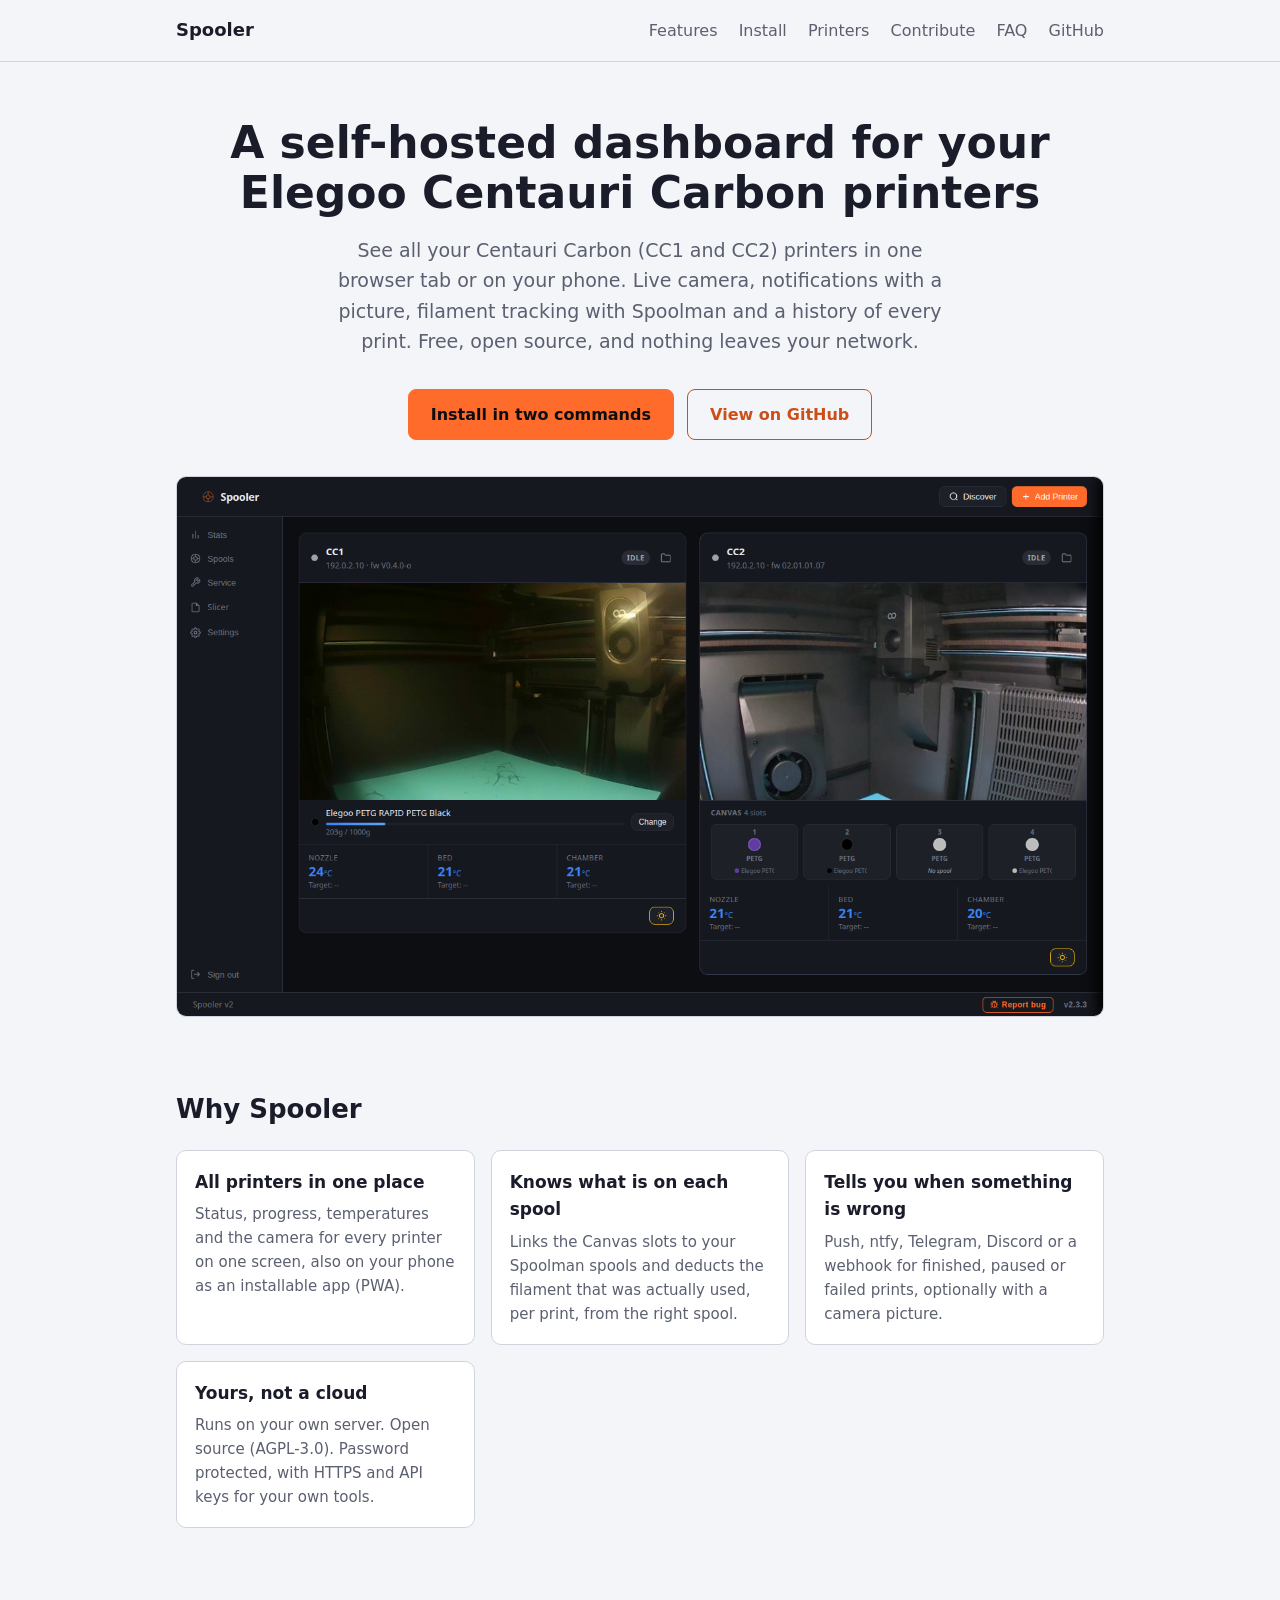
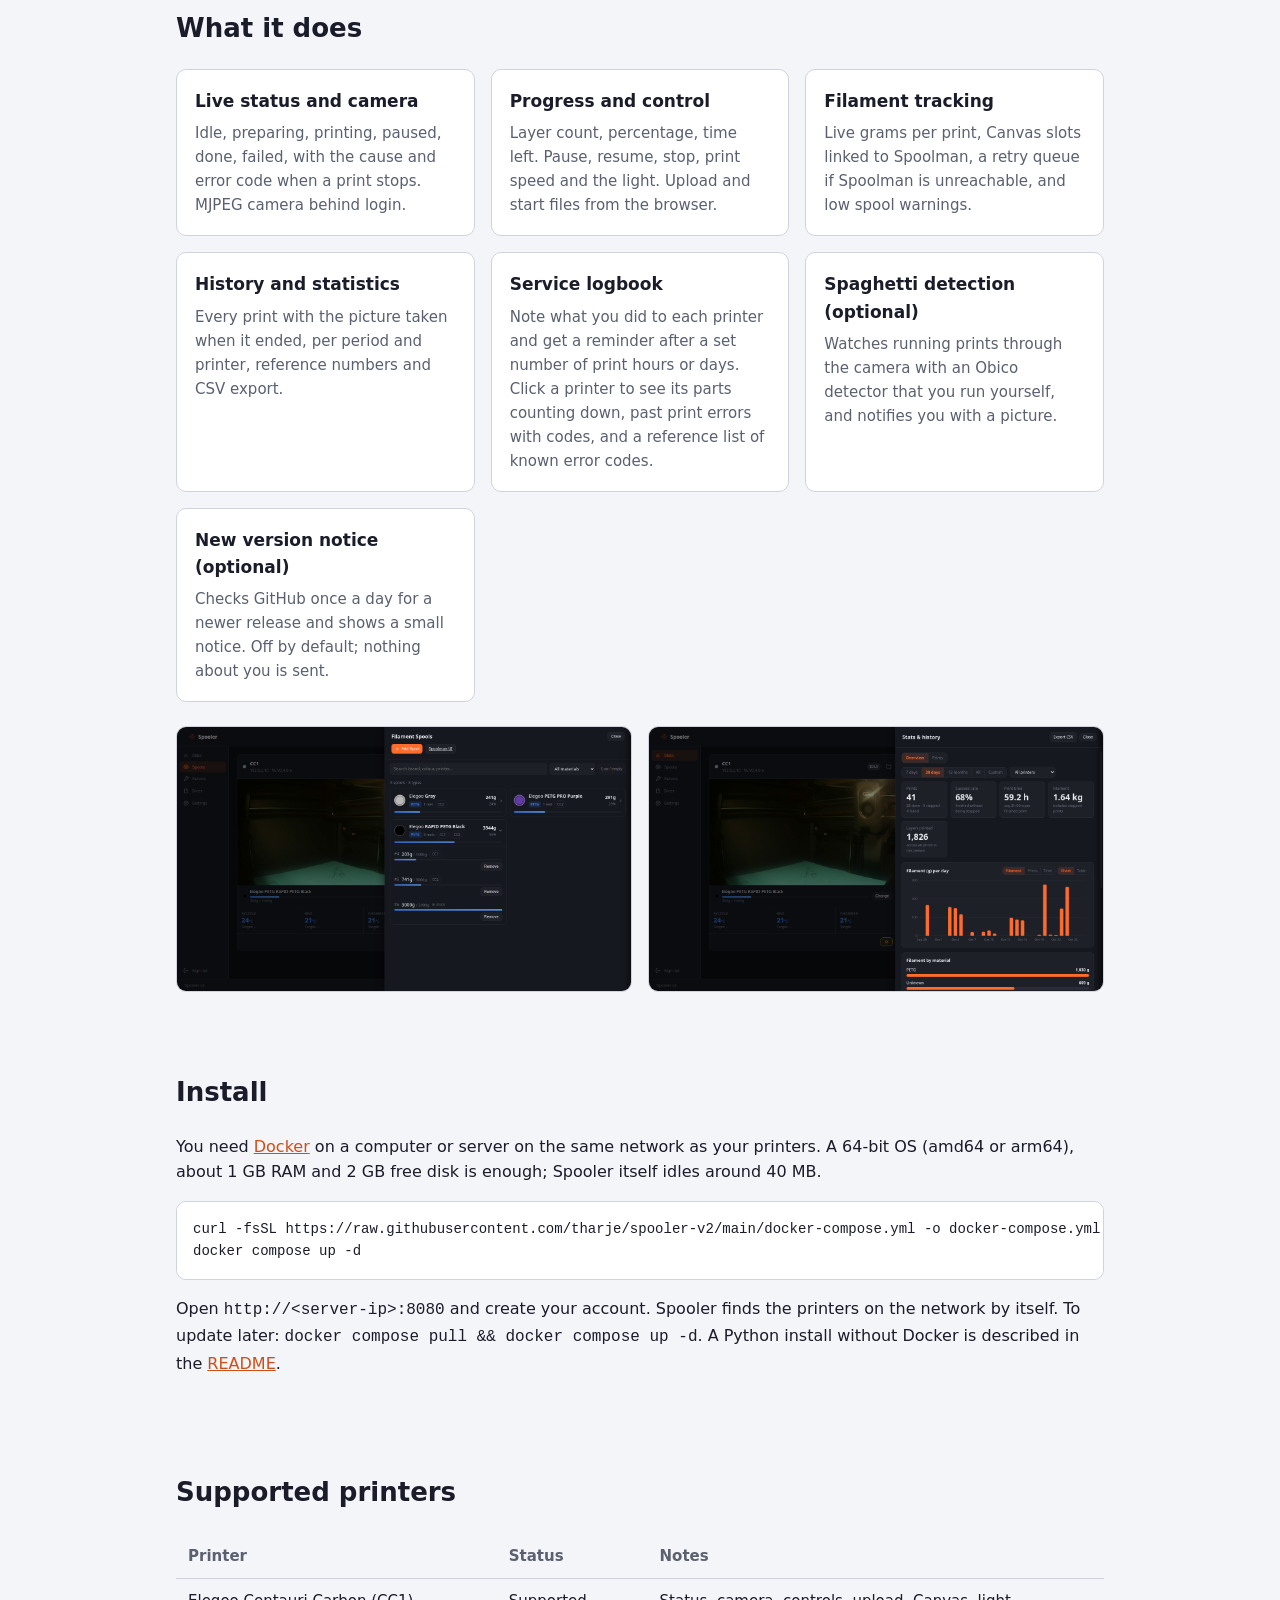
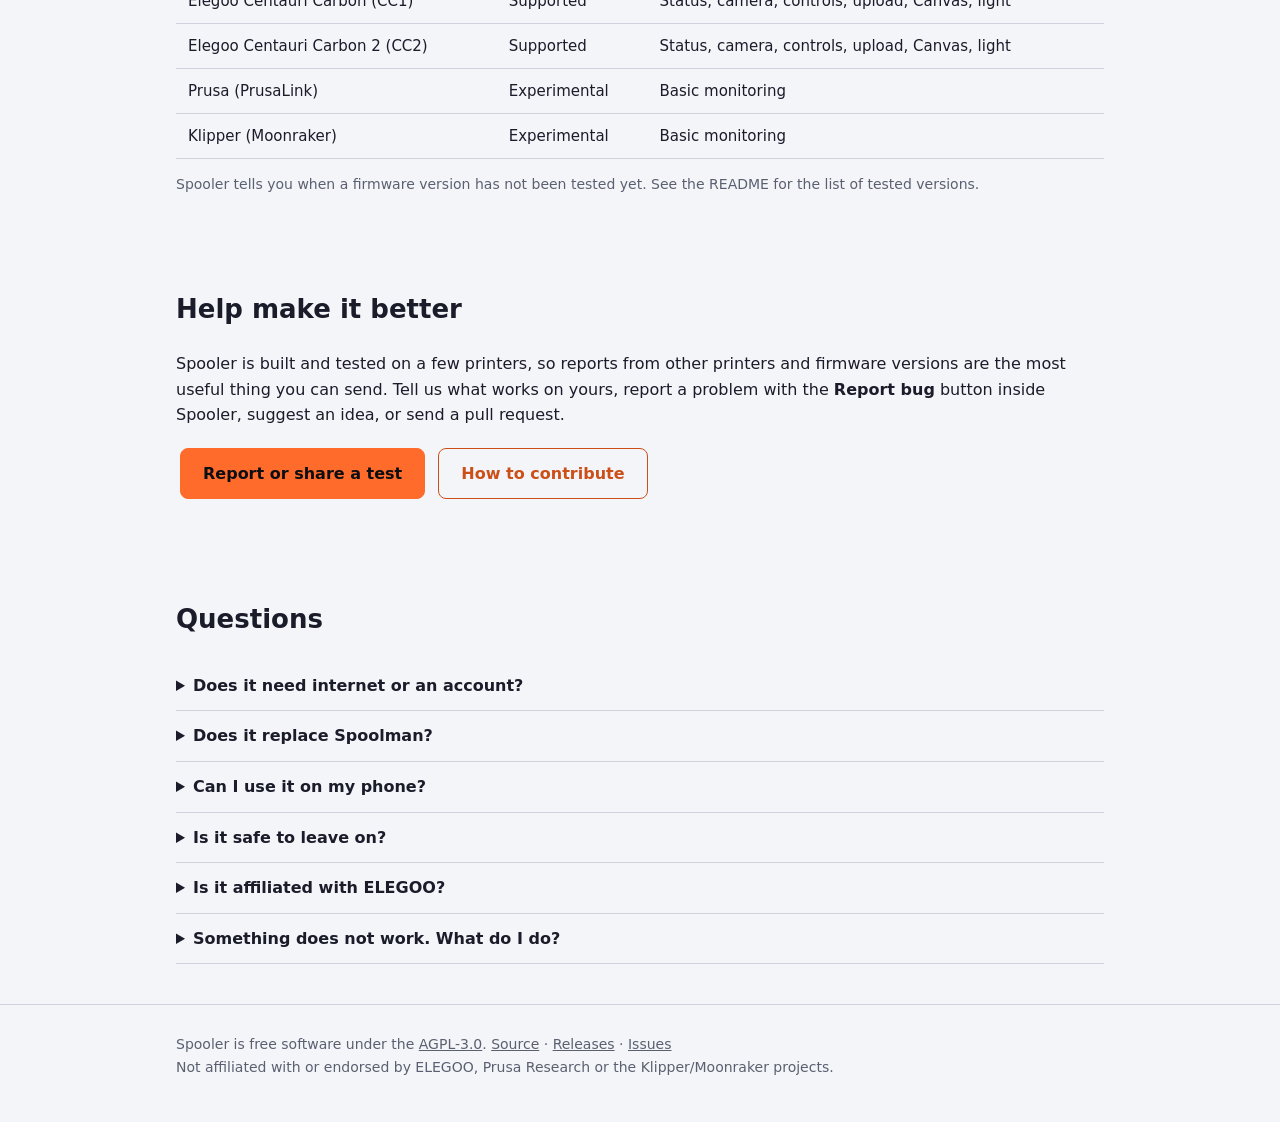
==== docs/index.html @ 87630ac5 "Docs: new screenshots and a short demo GIF" ====
<!doctype html>
<!-- Keep in sync with README.md: when the README changes (features, install, supported printers), review this page and update it too. -->
<html lang="en">
<head>
<meta charset="utf-8">
<meta name="viewport" content="width=device-width, initial-scale=1">
<title>Spooler – self-hosted dashboard for Elegoo Centauri Carbon (CC1 &amp; CC2)</title>
<meta name="description" content="Monitor several Elegoo Centauri Carbon printers from one browser tab or your phone: live camera, notifications with pictures, Spoolman filament tracking, print history and service reminders. Free, open source, runs on your own server.">
<link rel="canonical" href="https://tharje.github.io/spooler-v2/">
<meta property="og:type" content="website">
<meta property="og:title" content="Spooler – self-hosted dashboard for Elegoo Centauri Carbon">
<meta property="og:description" content="Several printers in one tab, live camera, notifications with pictures, Spoolman filament tracking. Free and open source.">
<meta property="og:url" content="https://tharje.github.io/spooler-v2/">
<meta property="og:image" content="https://tharje.github.io/spooler-v2/images/dashboard.png">
<meta name="twitter:card" content="summary_large_image">
<style>
  /* Colours taken from Spooler's own interface (public/style.css) */
  :root {
    --bg: #f4f5f9; --surface: #ffffff; --text: #1a1c2a; --muted: #5b6070;
    --line: #d0d3de; --accent: #cc4f18; --accent-text: #ffffff; --accent-fill: #ff6b2b; --accent-fill-text: #0d0e12;
  }
  @media (prefers-color-scheme: dark) {
    :root { --bg: #0d0e12; --surface: #16181f; --text: #e8eaf0; --muted: #9ca3af;
            --line: #2a2d38; --accent: #ff6b2b; --accent-text: #0d0e12; --accent-fill: #ff6b2b; --accent-fill-text: #0d0e12; }
  }
  * { box-sizing: border-box; }
  body { margin: 0; background: var(--bg); color: var(--text);
         font: 16px/1.6 system-ui, -apple-system, "Segoe UI", Roboto, sans-serif; }
  .wrap { max-width: 960px; margin: 0 auto; padding: 0 16px; }
  header.top { padding: 16px 0; border-bottom: 1px solid var(--line); }
  header.top .wrap { display: flex; justify-content: space-between; align-items: center; gap: 12px; flex-wrap: wrap; }
  header.top strong { font-size: 18px; }
  nav a { color: var(--muted); text-decoration: none; margin-left: 16px; }
  nav a:hover { color: var(--text); }
  .hero { padding: 56px 0 32px; text-align: center; }
  h1 { font-size: clamp(28px, 5vw, 44px); line-height: 1.15; margin: 0 0 16px; }
  .hero p.lead { font-size: 19px; color: var(--muted); max-width: 640px; margin: 0 auto 28px; }
  .btn { display: inline-block; padding: 12px 22px; border-radius: 8px; text-decoration: none;
         font-weight: 600; margin: 4px; border: 1px solid var(--accent); }
  .btn.primary { background: var(--accent-fill); border-color: var(--accent-fill); color: var(--accent-fill-text); }
  .btn.ghost { color: var(--accent); }
  .shot { margin: 32px auto 0; }
  .shot img { width: 100%; height: auto; border-radius: 10px; border: 1px solid var(--line); display: block; }
  section { padding: 40px 0; }
  h2 { font-size: 26px; margin: 0 0 20px; }
  .grid { display: grid; gap: 16px; grid-template-columns: repeat(auto-fit, minmax(260px, 1fr)); }
  .card { background: var(--surface); border: 1px solid var(--line); border-radius: 10px; padding: 18px; }
  .card h3 { margin: 0 0 6px; font-size: 17px; }
  .card p { margin: 0; color: var(--muted); font-size: 15px; }
  .two { display: grid; gap: 16px; grid-template-columns: repeat(auto-fit, minmax(280px, 1fr)); }
  .two img { width: 100%; height: auto; border-radius: 10px; border: 1px solid var(--line); }
  pre { background: var(--surface); border: 1px solid var(--line); border-radius: 10px; padding: 16px;
        overflow-x: auto; font-size: 14px; }
  table { width: 100%; border-collapse: collapse; font-size: 15px; }
  th, td { text-align: left; padding: 10px 12px; border-bottom: 1px solid var(--line); vertical-align: top; }
  th { color: var(--muted); font-weight: 600; }
  details { border-bottom: 1px solid var(--line); padding: 12px 0; }
  summary { cursor: pointer; font-weight: 600; }
  details p { color: var(--muted); margin: 8px 0 0; }
  footer { border-top: 1px solid var(--line); padding: 28px 0 48px; color: var(--muted); font-size: 14px; }
  footer a { color: var(--muted); }
  a { color: var(--accent); }
  .tablewrap { overflow-x: auto; }
</style>
</head>
<body>

<header class="top">
  <div class="wrap">
    <strong>Spooler</strong>
    <nav>
      <a href="#features">Features</a>
      <a href="#install">Install</a>
      <a href="#printers">Printers</a>
      <a href="#help">Contribute</a>
      <a href="#faq">FAQ</a>
      <a href="https://github.com/tharje/spooler-v2">GitHub</a>
    </nav>
  </div>
</header>

<main>
<div class="wrap">

  <div class="hero">
    <h1>A self-hosted dashboard for your Elegoo Centauri Carbon printers</h1>
    <p class="lead">See all your Centauri Carbon (CC1 and CC2) printers in one browser tab or on your phone. Live camera, notifications with a picture, filament tracking with Spoolman and a history of every print. Free, open source, and nothing leaves your network.</p>
    <a class="btn primary" href="#install">Install in two commands</a>
    <a class="btn ghost" href="https://github.com/tharje/spooler-v2">View on GitHub</a>
    <div class="shot">
      <img src="images/dashboard.png" alt="Spooler dashboard with a Centauri Carbon 1 and a Centauri Carbon 2: live camera, temperatures, Canvas slots and light control" width="960">
    </div>
  </div>

  <section id="why">
    <h2>Why Spooler</h2>
    <div class="grid">
      <div class="card"><h3>All printers in one place</h3><p>Status, progress, temperatures and the camera for every printer on one screen, also on your phone as an installable app (PWA).</p></div>
      <div class="card"><h3>Knows what is on each spool</h3><p>Links the Canvas slots to your Spoolman spools and deducts the filament that was actually used, per print, from the right spool.</p></div>
      <div class="card"><h3>Tells you when something is wrong</h3><p>Push, ntfy, Telegram, Discord or a webhook for finished, paused or failed prints, optionally with a camera picture.</p></div>
      <div class="card"><h3>Yours, not a cloud</h3><p>Runs on your own server. Open source (AGPL-3.0). Password protected, with HTTPS and API keys for your own tools.</p></div>
    </div>
  </section>

  <section id="features">
    <h2>What it does</h2>
    <div class="grid">
      <div class="card"><h3>Live status and camera</h3><p>Idle, preparing, printing, paused, done, failed, with the cause and error code when a print stops. MJPEG camera behind login.</p></div>
      <div class="card"><h3>Progress and control</h3><p>Layer count, percentage, time left. Pause, resume, stop, print speed and the light. Upload and start files from the browser.</p></div>
      <div class="card"><h3>Filament tracking</h3><p>Live grams per print, Canvas slots linked to Spoolman, a retry queue if Spoolman is unreachable, and low spool warnings.</p></div>
      <div class="card"><h3>History and statistics</h3><p>Every print with the picture taken when it ended, per period and printer, reference numbers and CSV export.</p></div>
      <div class="card"><h3>Service logbook</h3><p>Note what you did to each printer and get a reminder after a set number of print hours or days. Click a printer to see its parts counting down, past print errors with codes, and a reference list of known error codes.</p></div>
      <div class="card"><h3>Spaghetti detection (optional)</h3><p>Watches running prints through the camera with an Obico detector that you run yourself, and notifies you with a picture.</p></div>
      <div class="card"><h3>New version notice (optional)</h3><p>Checks GitHub once a day for a newer release and shows a small notice. Off by default; nothing about you is sent.</p></div>
    </div>
    <div class="two" style="margin-top:24px">
      <img src="images/spools.png" alt="Spools stacked by brand, material and colour, with search and filters" loading="lazy">
      <img src="images/stats.png" alt="Statistics: prints, success rate, print time and filament per day" loading="lazy">
    </div>
  </section>

  <section id="install">
    <h2>Install</h2>
    <p>You need <a href="https://docs.docker.com/get-docker/">Docker</a> on a computer or server on the same network as your printers. A 64-bit OS (amd64 or arm64), about 1 GB RAM and 2 GB free disk is enough; Spooler itself idles around 40 MB.</p>
<pre>curl -fsSL https://raw.githubusercontent.com/tharje/spooler-v2/main/docker-compose.yml -o docker-compose.yml
docker compose up -d</pre>
    <p>Open <code>http://&lt;server-ip&gt;:8080</code> and create your account. Spooler finds the printers on the network by itself. To update later: <code>docker compose pull &amp;&amp; docker compose up -d</code>. A Python install without Docker is described in the <a href="https://github.com/tharje/spooler-v2#option-b--python-no-docker">README</a>.</p>
  </section>

  <section id="printers">
    <h2>Supported printers</h2>
    <div class="tablewrap">
    <table>
      <tr><th>Printer</th><th>Status</th><th>Notes</th></tr>
      <tr><td>Elegoo Centauri Carbon (CC1)</td><td>Supported</td><td>Status, camera, controls, upload, Canvas, light</td></tr>
      <tr><td>Elegoo Centauri Carbon 2 (CC2)</td><td>Supported</td><td>Status, camera, controls, upload, Canvas, light</td></tr>
      <tr><td>Prusa (PrusaLink)</td><td>Experimental</td><td>Basic monitoring</td></tr>
      <tr><td>Klipper (Moonraker)</td><td>Experimental</td><td>Basic monitoring</td></tr>
    </table>
    </div>
    <p style="color:var(--muted);font-size:14px">Spooler tells you when a firmware version has not been tested yet. See the README for the list of tested versions.</p>
  </section>

  <section id="help">
    <h2>Help make it better</h2>
    <p>Spooler is built and tested on a few printers, so reports from other printers and firmware versions are the most useful thing you can send. Tell us what works on yours, report a problem with the <strong>Report bug</strong> button inside Spooler, suggest an idea, or send a pull request.</p>
    <p>
      <a class="btn primary" href="https://github.com/tharje/spooler-v2/issues/new/choose">Report or share a test</a>
      <a class="btn ghost" href="https://github.com/tharje/spooler-v2/blob/dev/CONTRIBUTING.md">How to contribute</a>
    </p>
  </section>

  <section id="faq">
    <h2>Questions</h2>
    <details><summary>Does it need internet or an account?</summary><p>No. Everything runs on your own network. Internet is only used for optional things you switch on yourself, such as push or Telegram notifications.</p></details>
    <details><summary>Does it replace Spoolman?</summary><p>No, it works with it. Spoolman keeps your spool inventory, and Spooler tells it how much each print used. The Docker setup starts both.</p></details>
    <details><summary>Can I use it on my phone?</summary><p>Yes. Open it in the phone's browser and choose Add to Home Screen. Use HTTPS (port 8443, or Tailscale serve) for the full app experience.</p></details>
    <details><summary>Is it safe to leave on?</summary><p>It is password protected, supports HTTPS and uses scoped API keys. Do not expose it directly to the internet; use a VPN such as Tailscale for access from outside your home.</p></details>
    <details><summary>Is it affiliated with ELEGOO?</summary><p>No. Spooler is an independent project. ELEGOO and Centauri Carbon are trademarks of their respective owners.</p></details>
    <details><summary>Something does not work. What do I do?</summary><p>Use <strong>Report bug</strong> in the footer of Spooler; it prepares a GitHub issue with your printer model and firmware and leaves out addresses and secrets.</p></details>
  </section>

</div>
</main>

<footer>
  <div class="wrap">
    Spooler is free software under the <a href="https://github.com/tharje/spooler-v2/blob/main/LICENSE">AGPL-3.0</a>.
    <a href="https://github.com/tharje/spooler-v2">Source</a> ·
    <a href="https://github.com/tharje/spooler-v2/releases">Releases</a> ·
    <a href="https://github.com/tharje/spooler-v2/issues">Issues</a><br>
    Not affiliated with or endorsed by ELEGOO, Prusa Research or the Klipper/Moonraker projects.
  </div>
</footer>

</body>
</html>
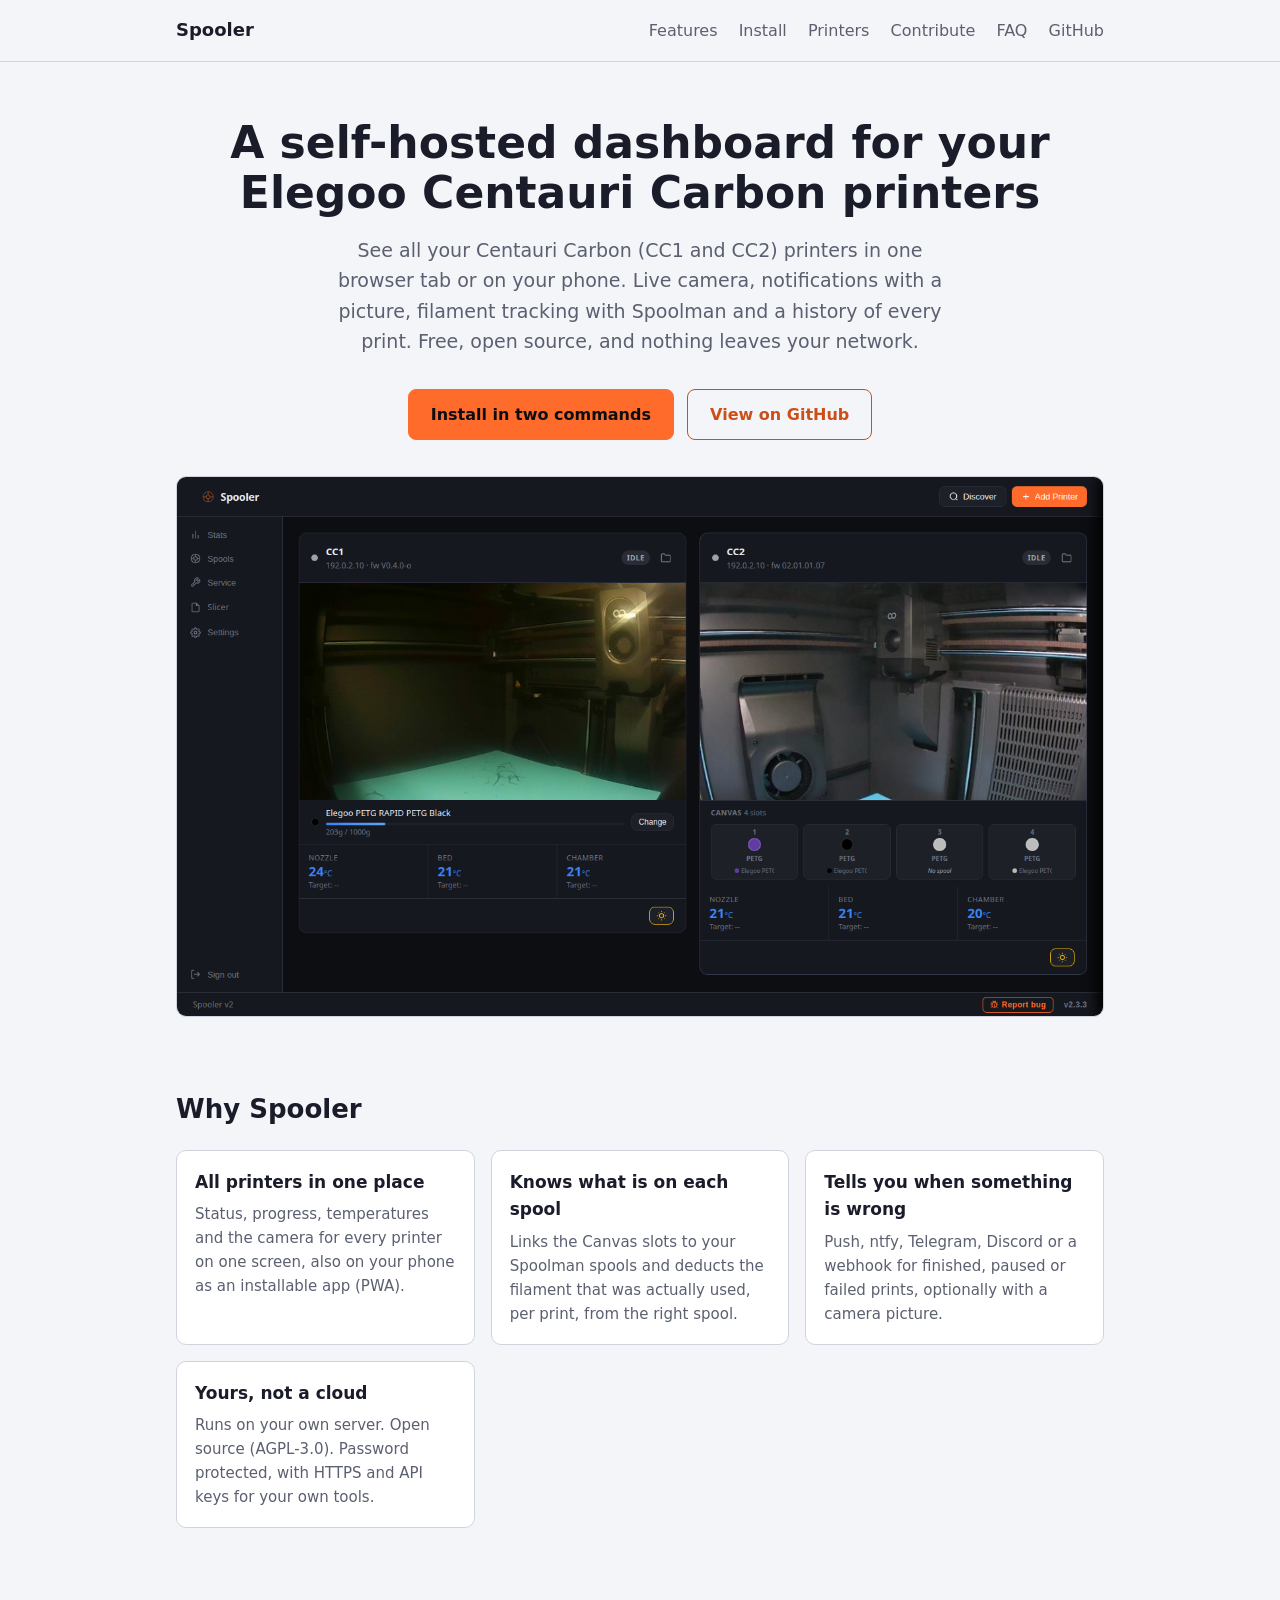
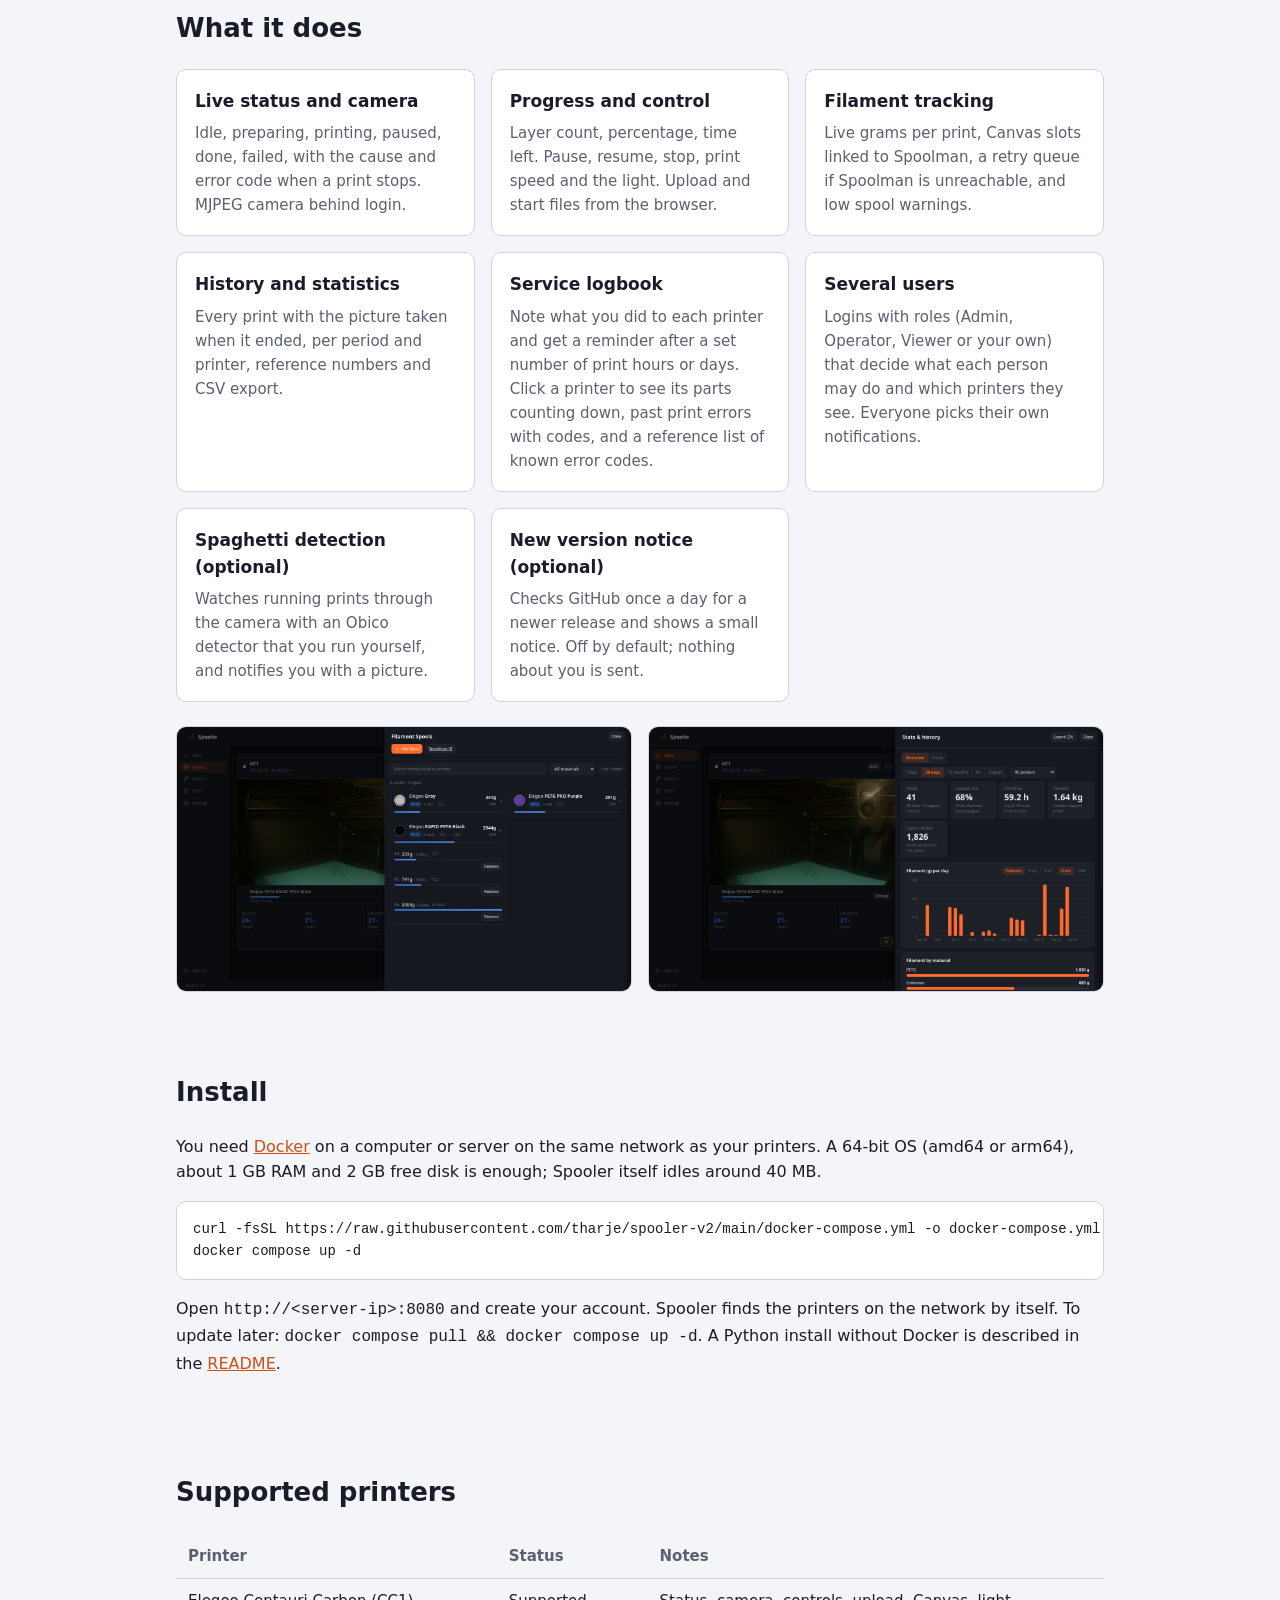
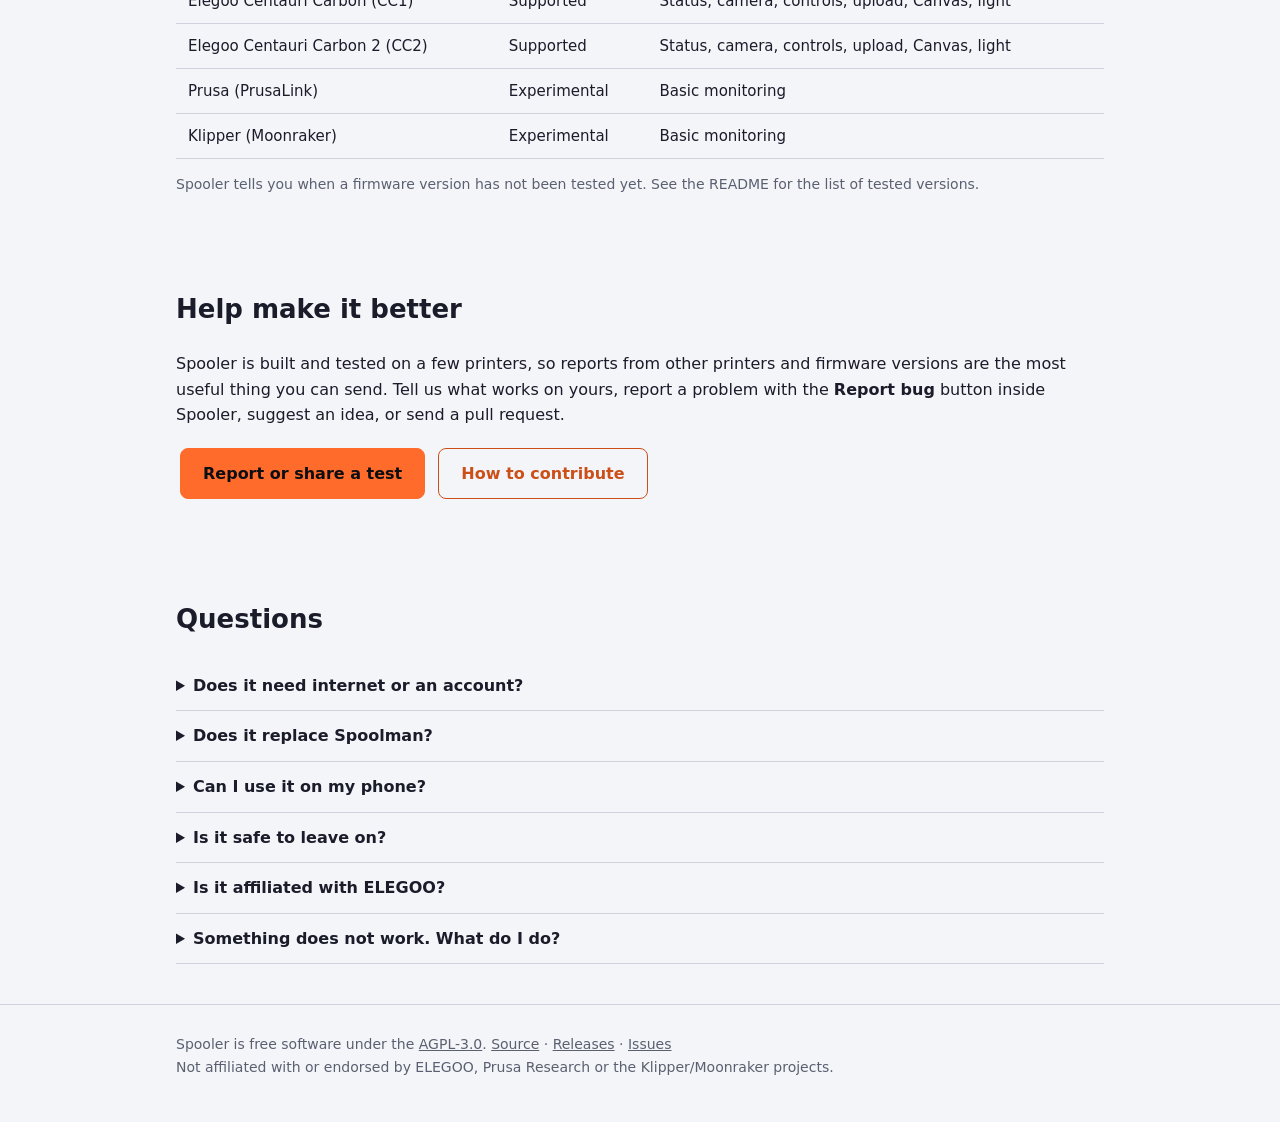
==== commit f8104782: "Docs: users and roles, and notifications per user" ====
--- a/docs/index.html
+++ b/docs/index.html
@@ -110,6 +110,7 @@
       <div class="card"><h3>Filament tracking</h3><p>Live grams per print, Canvas slots linked to Spoolman, a retry queue if Spoolman is unreachable, and low spool warnings.</p></div>
       <div class="card"><h3>History and statistics</h3><p>Every print with the picture taken when it ended, per period and printer, reference numbers and CSV export.</p></div>
       <div class="card"><h3>Service logbook</h3><p>Note what you did to each printer and get a reminder after a set number of print hours or days. Click a printer to see its parts counting down, past print errors with codes, and a reference list of known error codes.</p></div>
+      <div class="card"><h3>Several users</h3><p>Logins with roles (Admin, Operator, Viewer or your own) that decide what each person may do and which printers they see. Everyone picks their own notifications.</p></div>
       <div class="card"><h3>Spaghetti detection (optional)</h3><p>Watches running prints through the camera with an Obico detector that you run yourself, and notifies you with a picture.</p></div>
       <div class="card"><h3>New version notice (optional)</h3><p>Checks GitHub once a day for a newer release and shows a small notice. Off by default; nothing about you is sent.</p></div>
     </div>
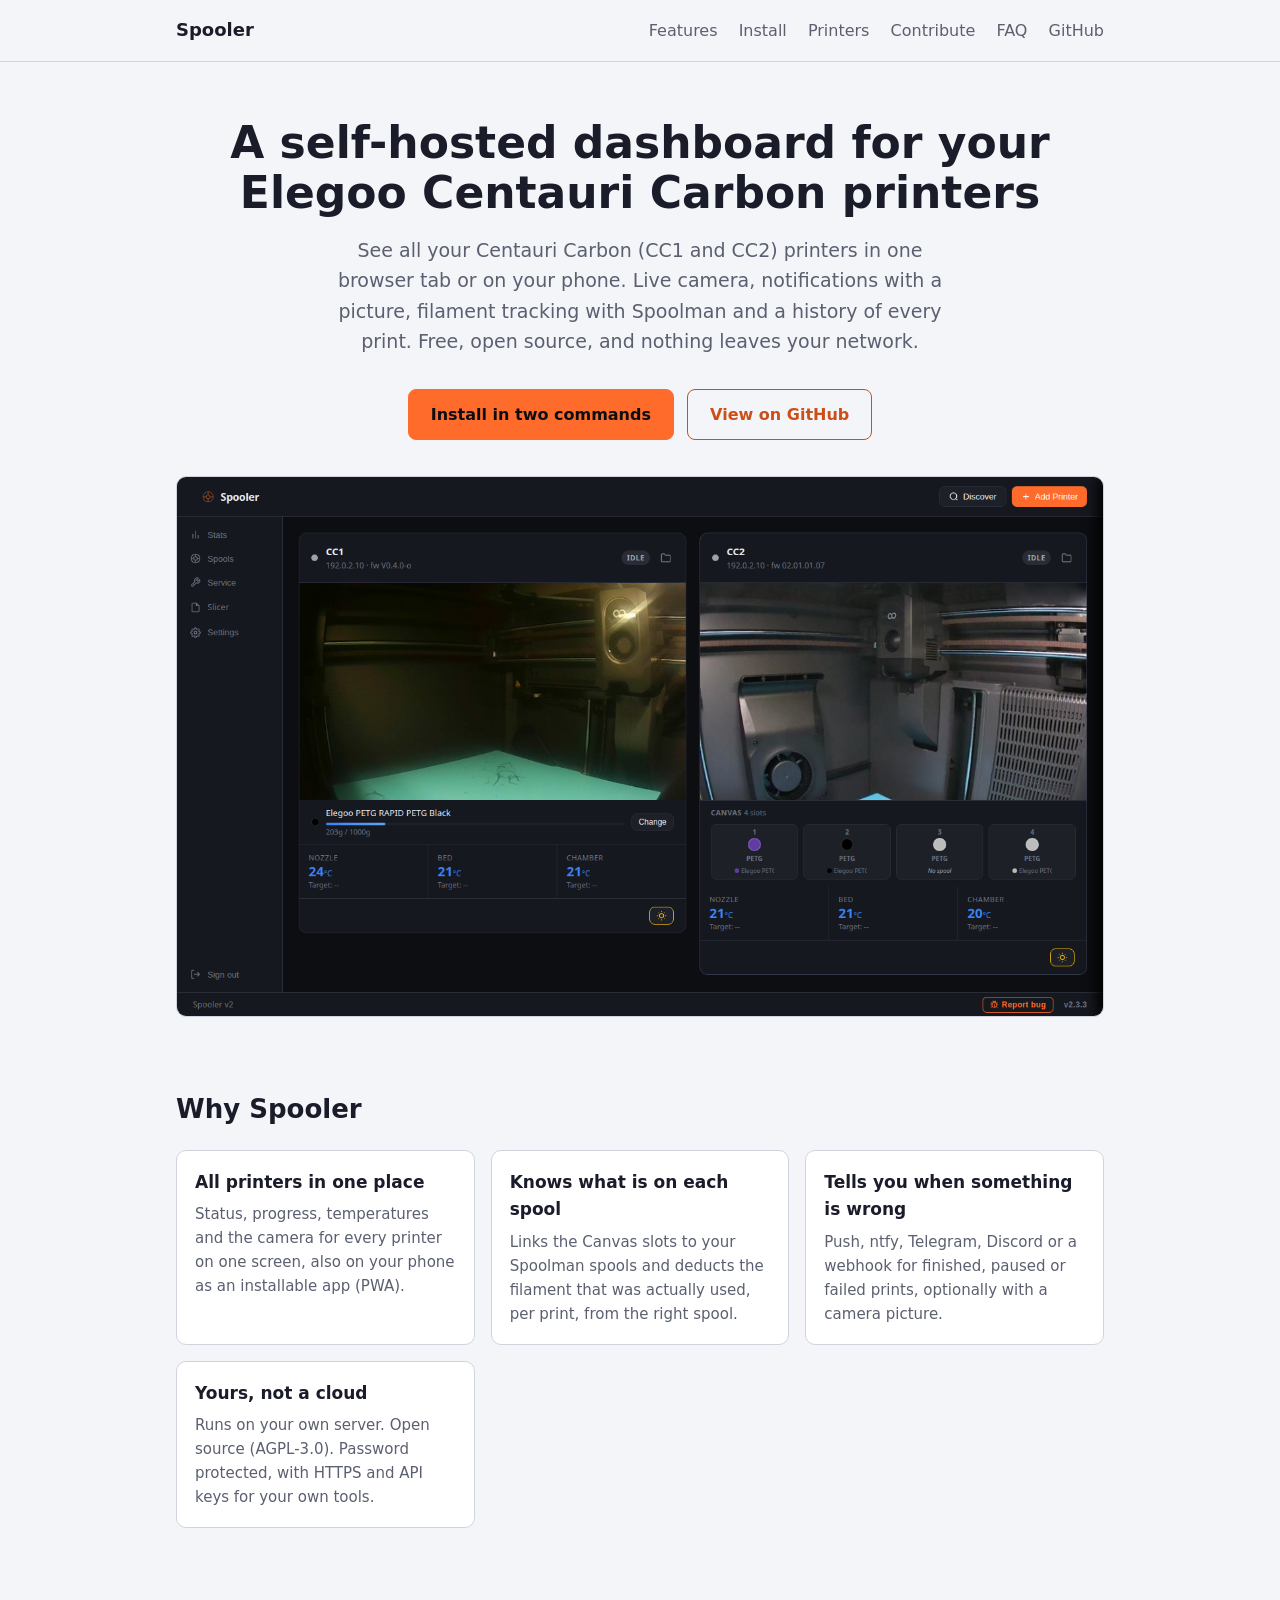
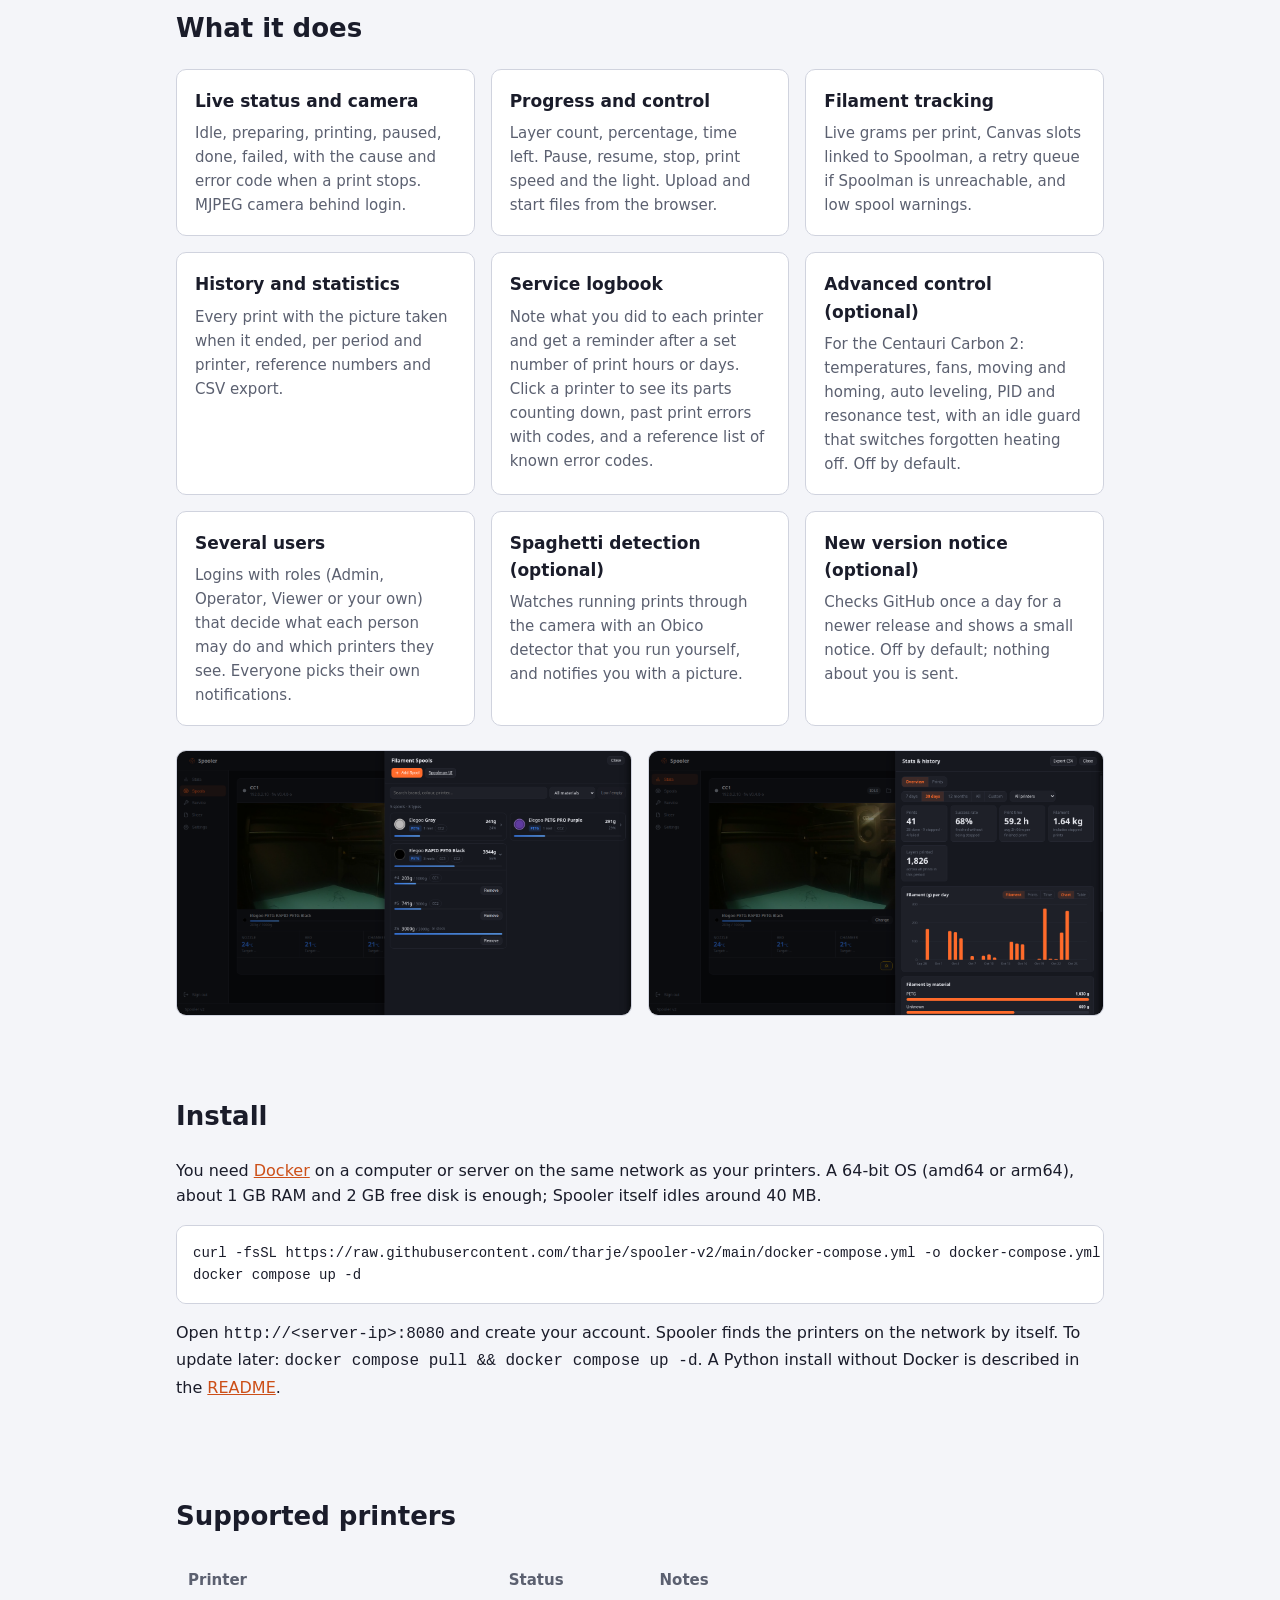
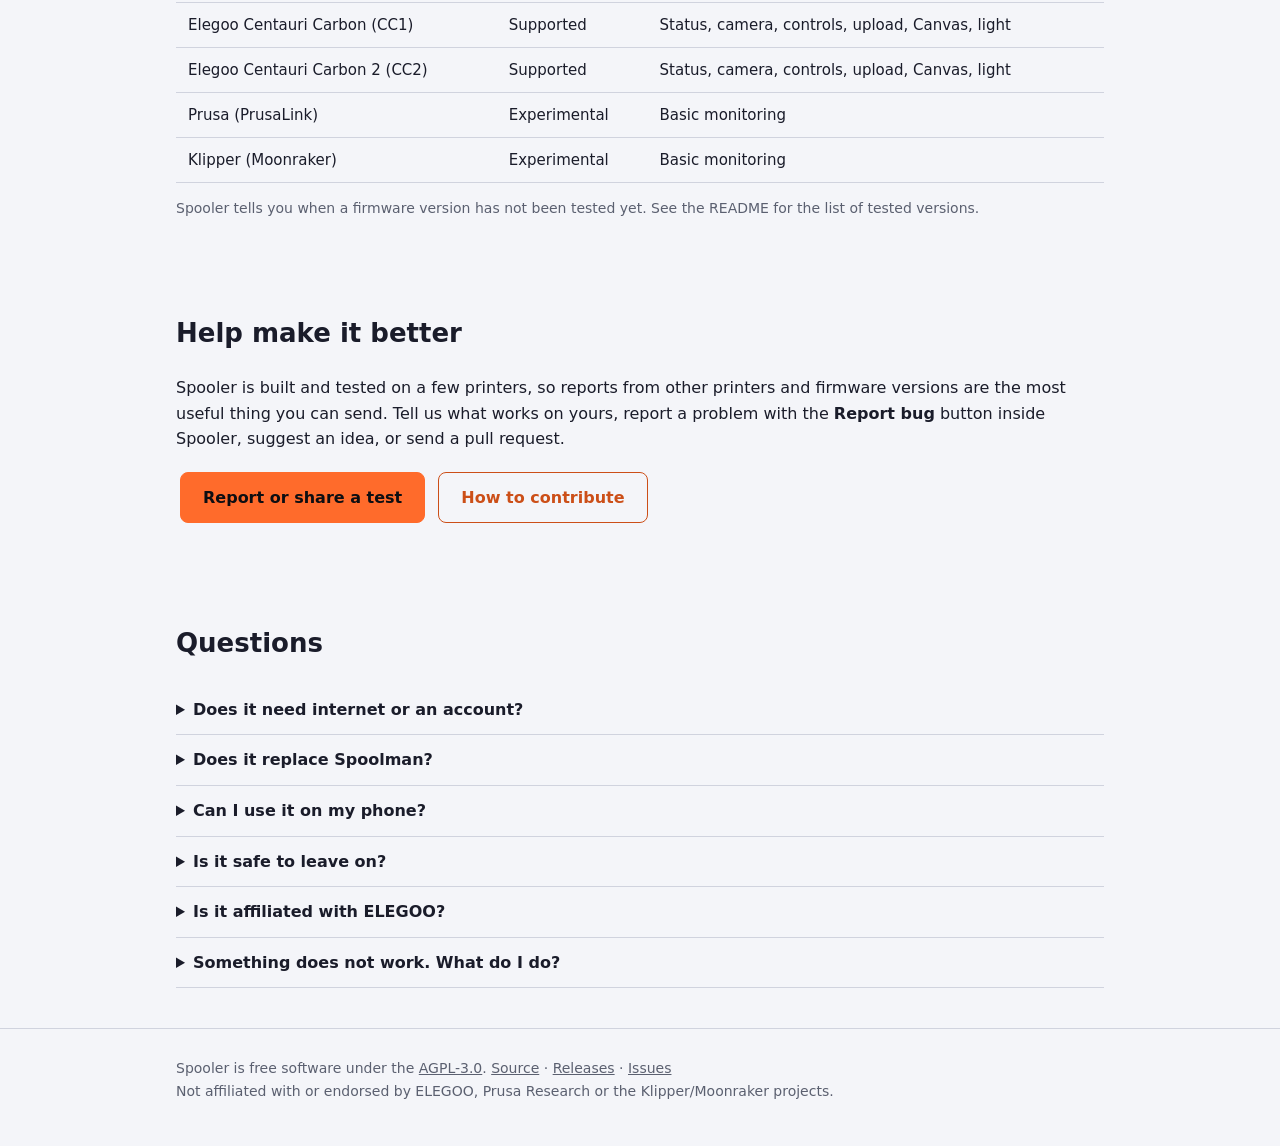
==== commit 2a99b74b: "Advanced control: CC2 commands verified (no preview banner); README and web page section" ====
--- a/docs/index.html
+++ b/docs/index.html
@@ -110,6 +110,7 @@
       <div class="card"><h3>Filament tracking</h3><p>Live grams per print, Canvas slots linked to Spoolman, a retry queue if Spoolman is unreachable, and low spool warnings.</p></div>
       <div class="card"><h3>History and statistics</h3><p>Every print with the picture taken when it ended, per period and printer, reference numbers and CSV export.</p></div>
       <div class="card"><h3>Service logbook</h3><p>Note what you did to each printer and get a reminder after a set number of print hours or days. Click a printer to see its parts counting down, past print errors with codes, and a reference list of known error codes.</p></div>
+      <div class="card"><h3>Advanced control (optional)</h3><p>For the Centauri Carbon 2: temperatures, fans, moving and homing, auto leveling, PID and resonance test, with an idle guard that switches forgotten heating off. Off by default.</p></div>
       <div class="card"><h3>Several users</h3><p>Logins with roles (Admin, Operator, Viewer or your own) that decide what each person may do and which printers they see. Everyone picks their own notifications.</p></div>
       <div class="card"><h3>Spaghetti detection (optional)</h3><p>Watches running prints through the camera with an Obico detector that you run yourself, and notifies you with a picture.</p></div>
       <div class="card"><h3>New version notice (optional)</h3><p>Checks GitHub once a day for a newer release and shows a small notice. Off by default; nothing about you is sent.</p></div>
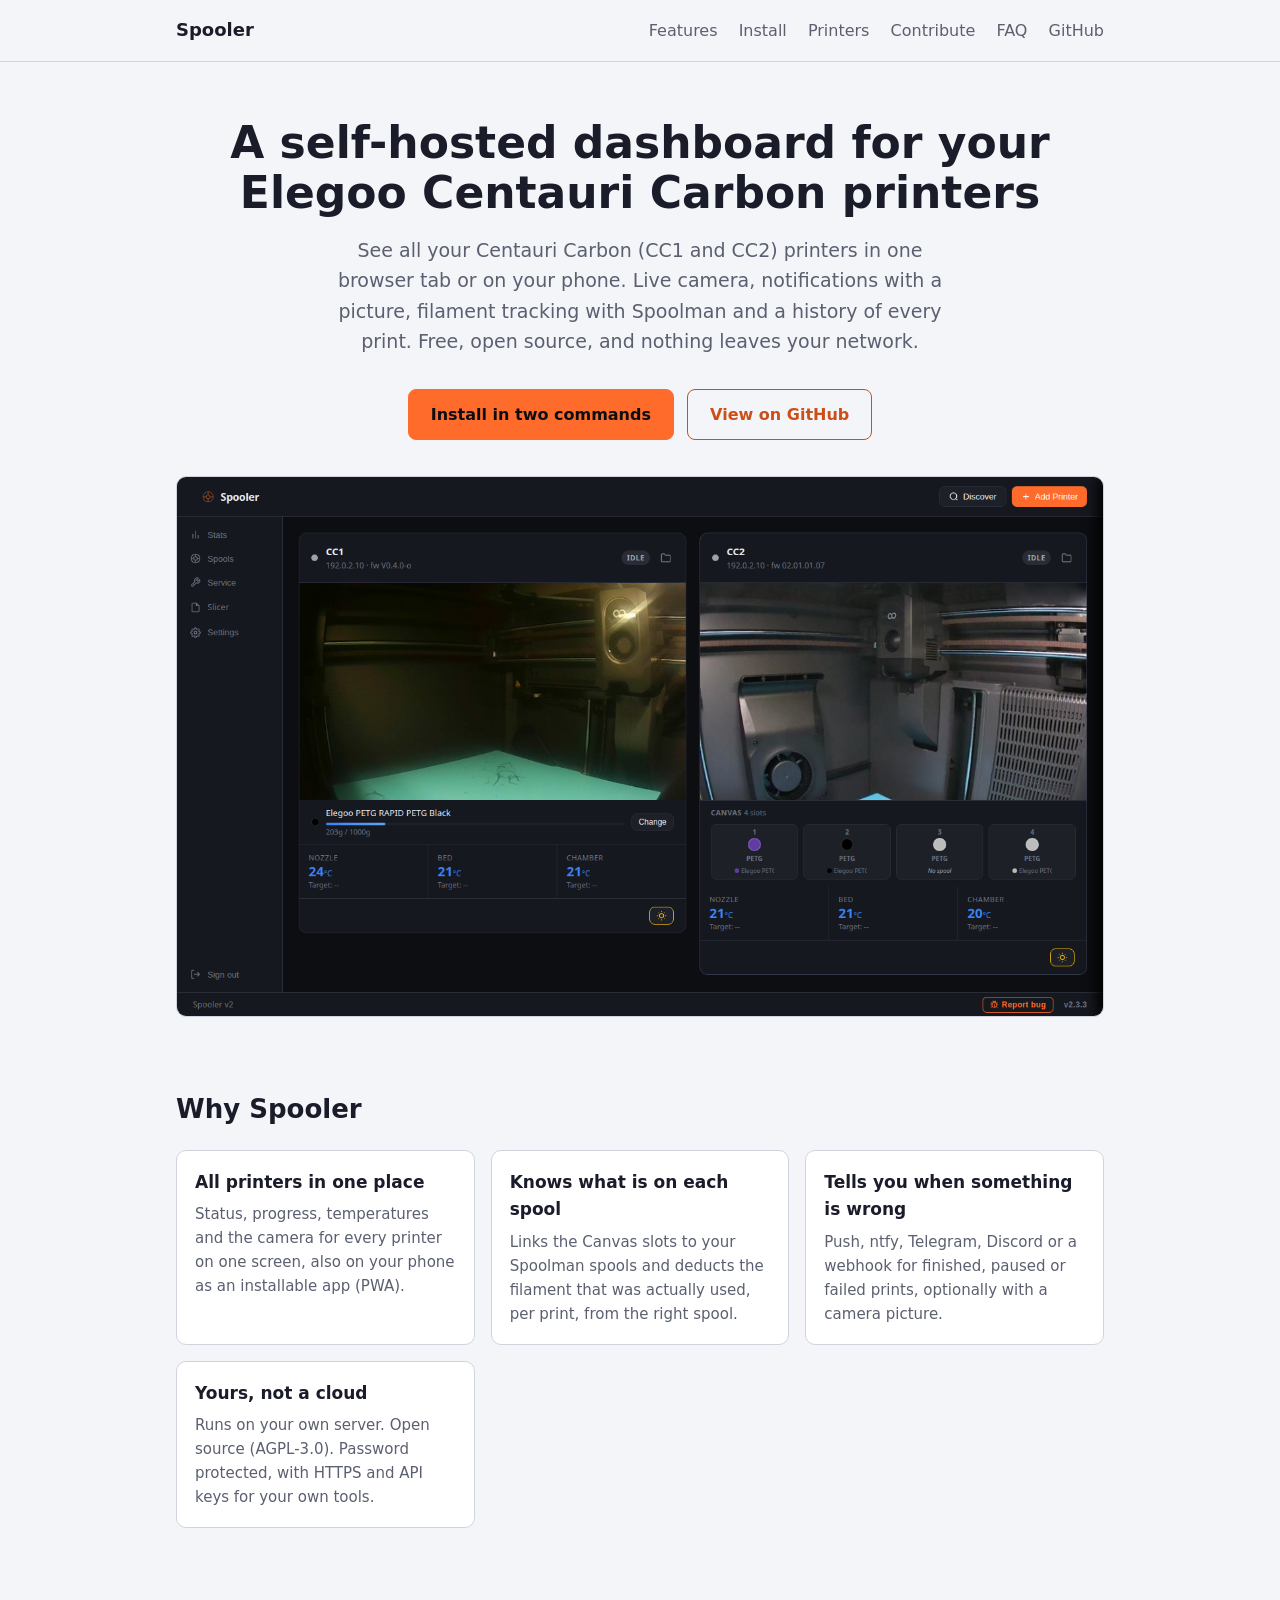
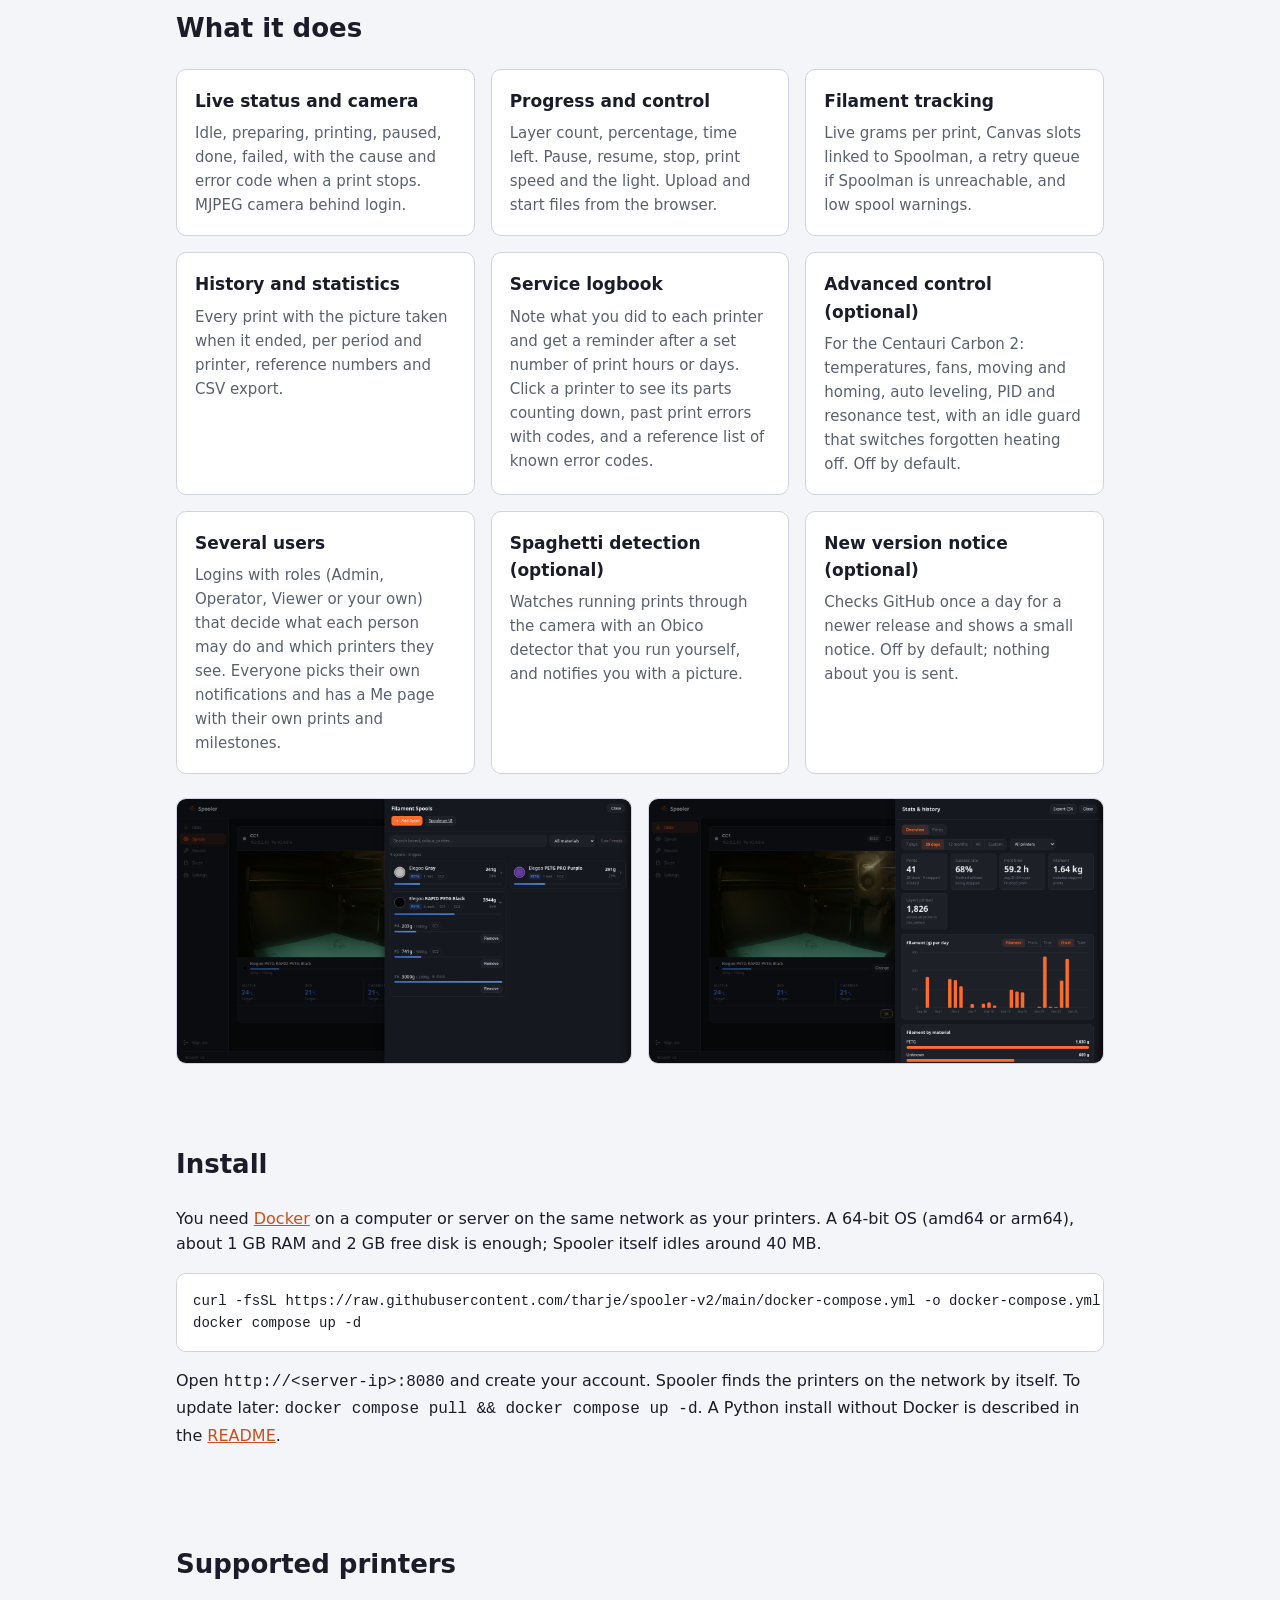
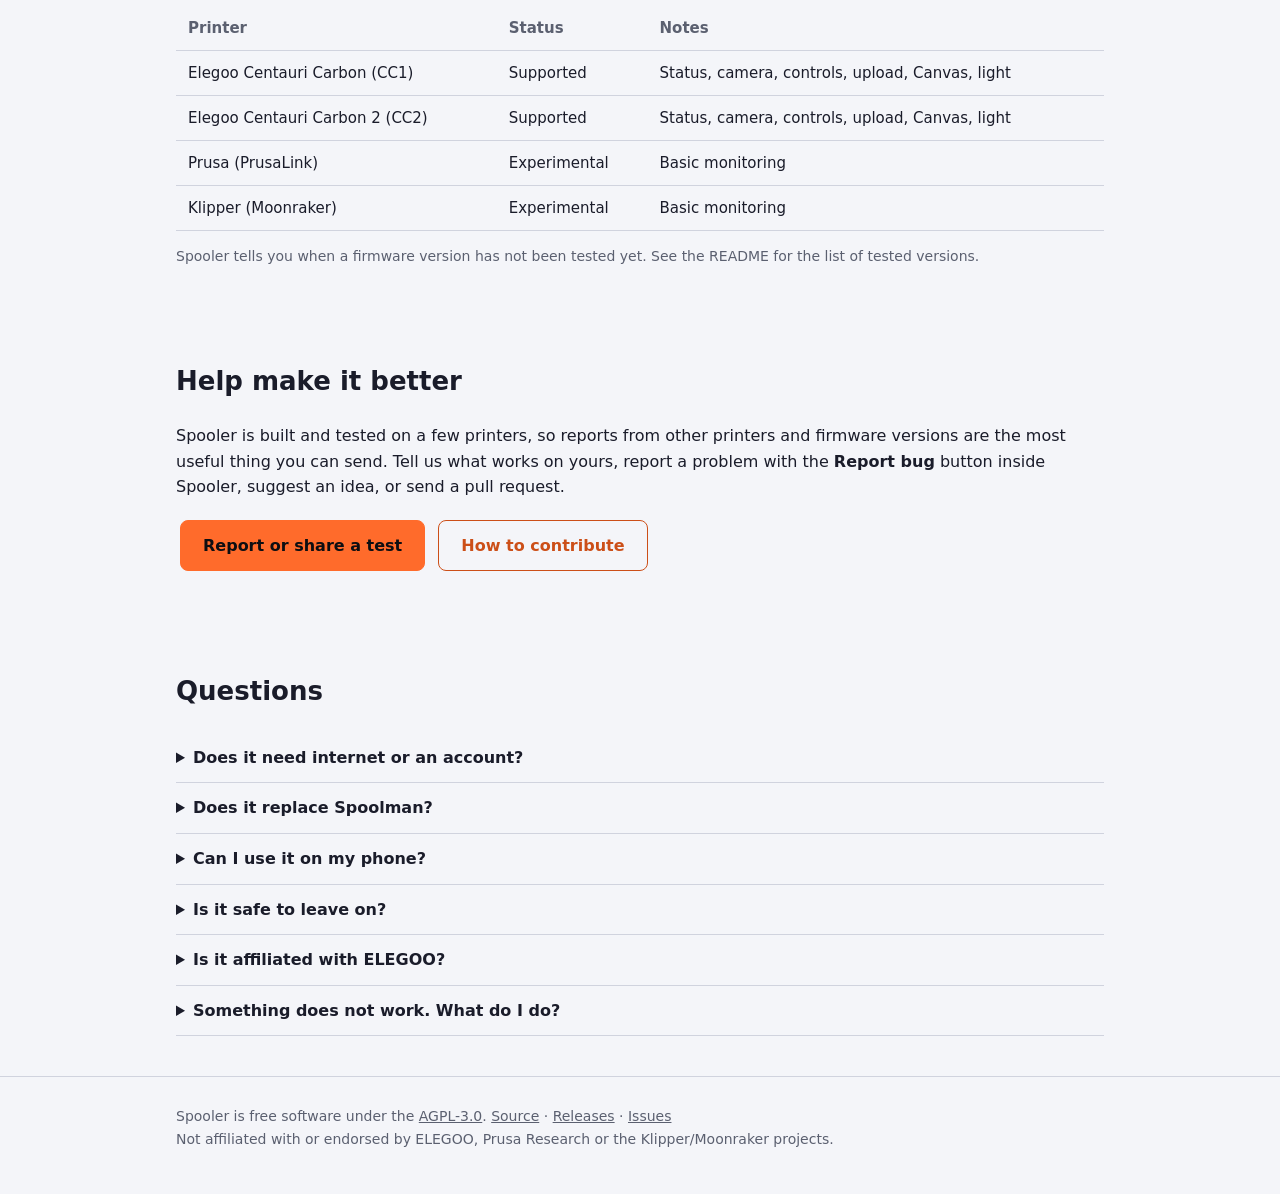
==== commit f1b3f37f: "Changelog for 2.3.5; README and web page mention the Me page" ====
--- a/docs/index.html
+++ b/docs/index.html
@@ -111,7 +111,7 @@
       <div class="card"><h3>History and statistics</h3><p>Every print with the picture taken when it ended, per period and printer, reference numbers and CSV export.</p></div>
       <div class="card"><h3>Service logbook</h3><p>Note what you did to each printer and get a reminder after a set number of print hours or days. Click a printer to see its parts counting down, past print errors with codes, and a reference list of known error codes.</p></div>
       <div class="card"><h3>Advanced control (optional)</h3><p>For the Centauri Carbon 2: temperatures, fans, moving and homing, auto leveling, PID and resonance test, with an idle guard that switches forgotten heating off. Off by default.</p></div>
-      <div class="card"><h3>Several users</h3><p>Logins with roles (Admin, Operator, Viewer or your own) that decide what each person may do and which printers they see. Everyone picks their own notifications.</p></div>
+      <div class="card"><h3>Several users</h3><p>Logins with roles (Admin, Operator, Viewer or your own) that decide what each person may do and which printers they see. Everyone picks their own notifications and has a Me page with their own prints and milestones.</p></div>
       <div class="card"><h3>Spaghetti detection (optional)</h3><p>Watches running prints through the camera with an Obico detector that you run yourself, and notifies you with a picture.</p></div>
       <div class="card"><h3>New version notice (optional)</h3><p>Checks GitHub once a day for a newer release and shows a small notice. Off by default; nothing about you is sent.</p></div>
     </div>
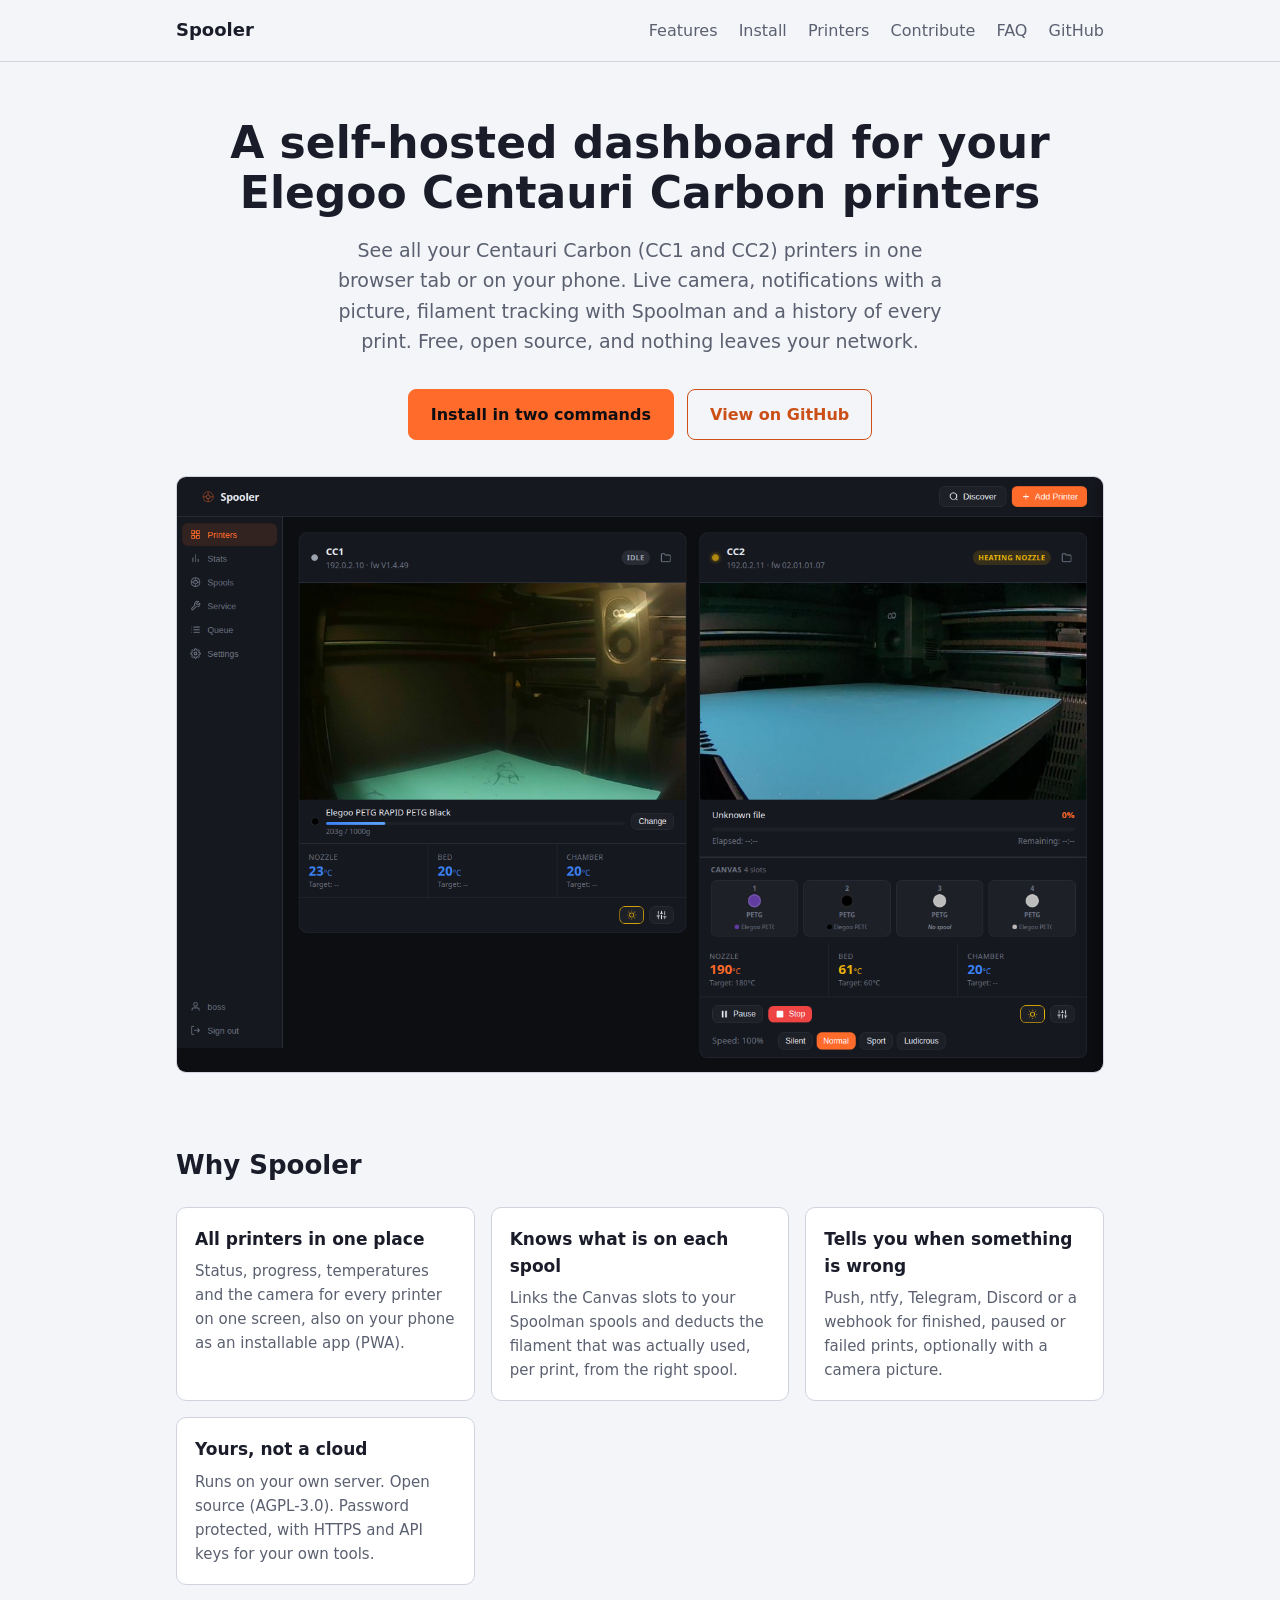
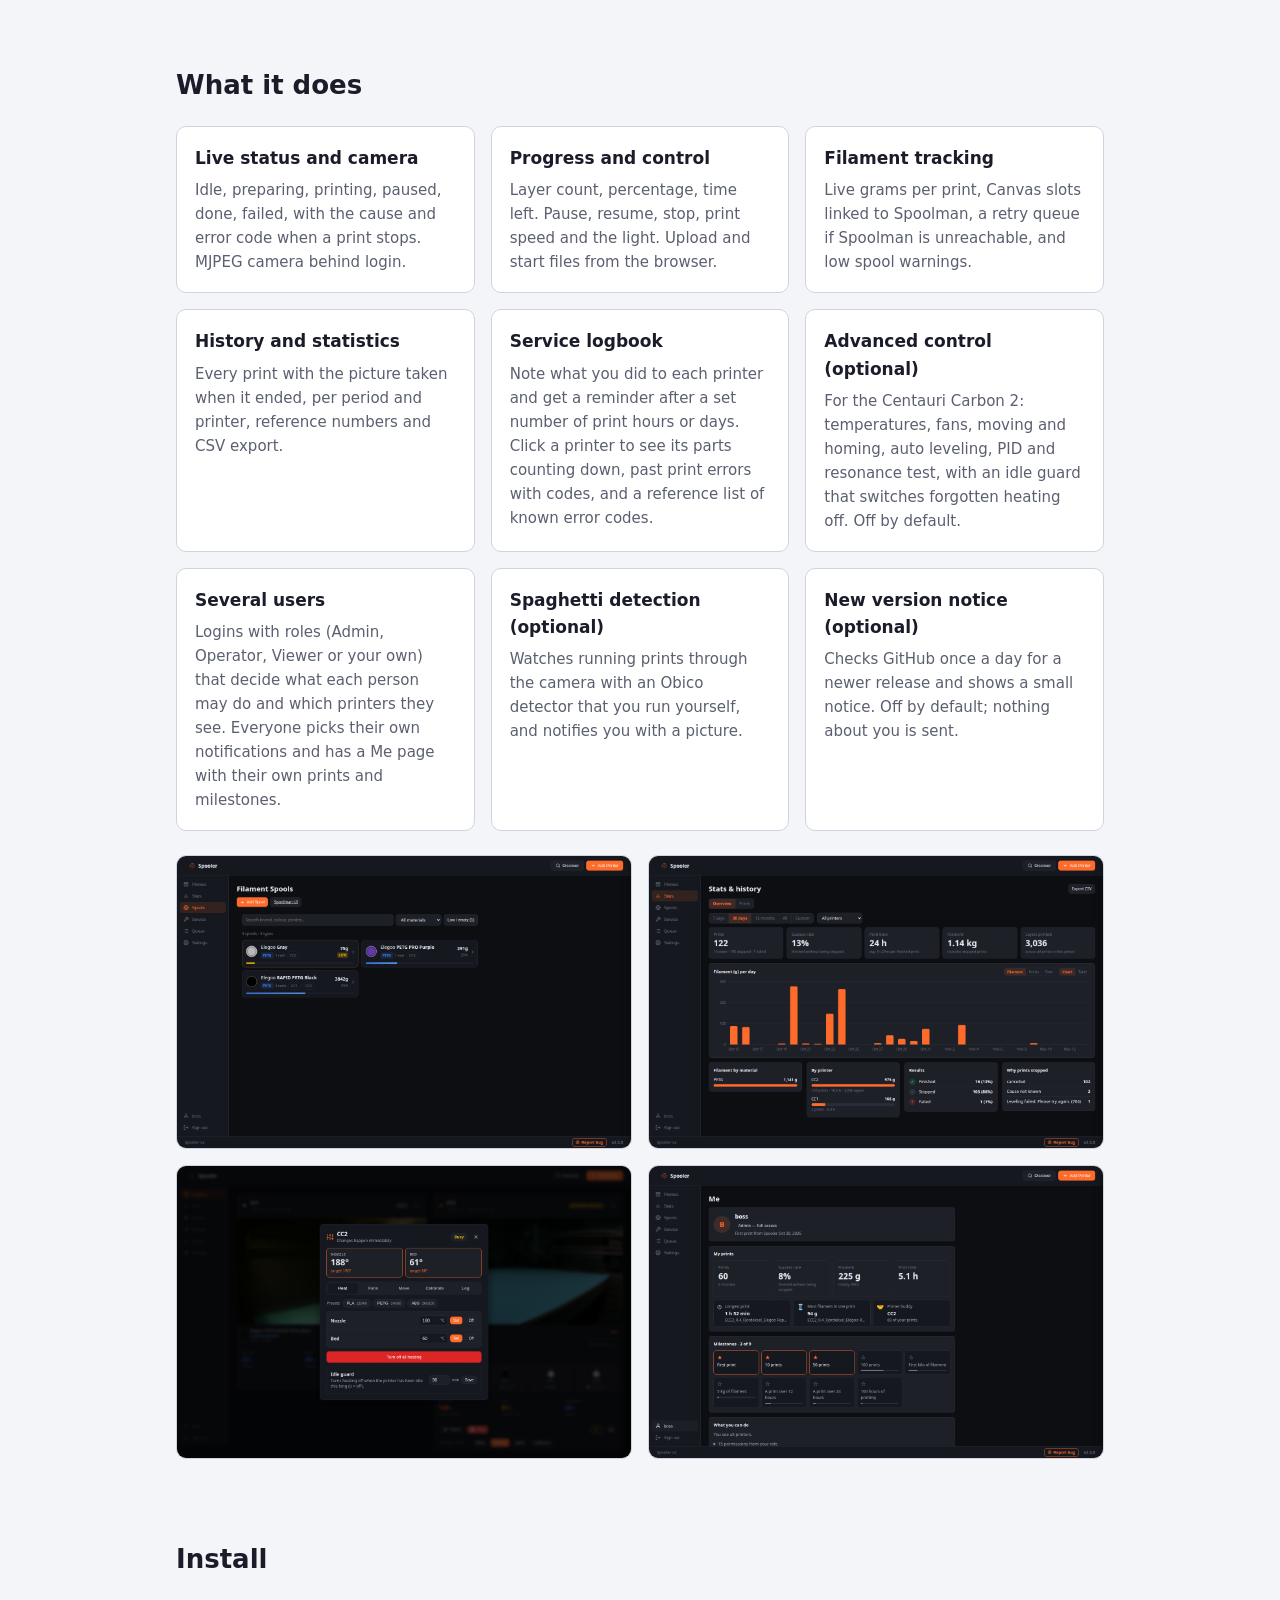
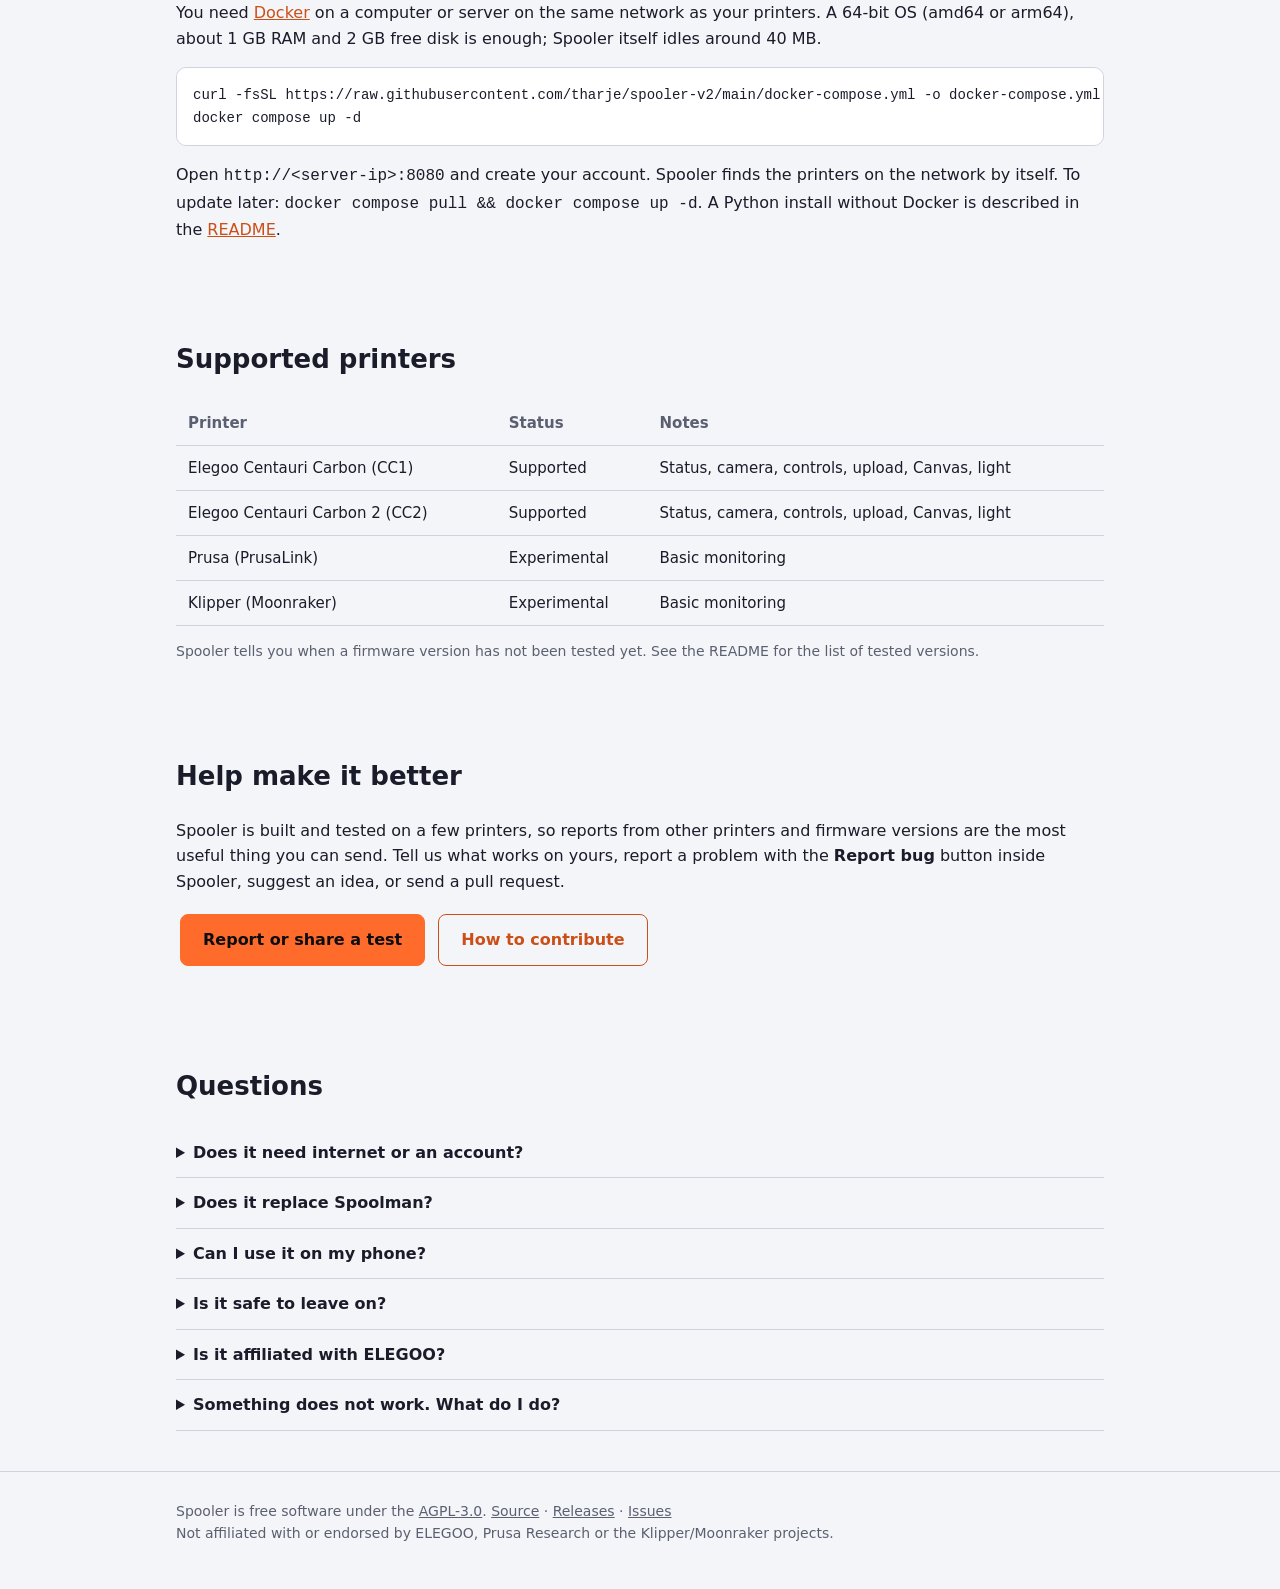
==== commit 2fbd7468: "Docs: retake every screenshot and the demo GIF (CC2 leveling), add Service and Settings; web page sh" ====
--- a/docs/index.html
+++ b/docs/index.html
@@ -88,7 +88,7 @@
     <a class="btn primary" href="#install">Install in two commands</a>
     <a class="btn ghost" href="https://github.com/tharje/spooler-v2">View on GitHub</a>
     <div class="shot">
-      <img src="images/dashboard.png" alt="Spooler dashboard with a Centauri Carbon 1 and a Centauri Carbon 2: live camera, temperatures, Canvas slots and light control" width="960">
+      <img src="images/dashboard.png" alt="Spooler dashboard with a Centauri Carbon 1 and a Centauri Carbon 2 (leveling): live camera, temperatures, Canvas slots, print controls and light" width="960">
     </div>
   </div>
 
@@ -118,6 +118,10 @@
     <div class="two" style="margin-top:24px">
       <img src="images/spools.png" alt="Spools stacked by brand, material and colour, with search and filters" loading="lazy">
       <img src="images/stats.png" alt="Statistics: prints, success rate, print time and filament per day" loading="lazy">
+    </div>
+    <div class="two" style="margin-top:16px">
+      <img src="images/advanced-control.png" alt="Advanced control panel: live temperatures, tabs for heat, fans, move, calibration and log" loading="lazy">
+      <img src="images/me.png" alt="Me page: role, own prints with records and milestones" loading="lazy">
     </div>
   </section>
 
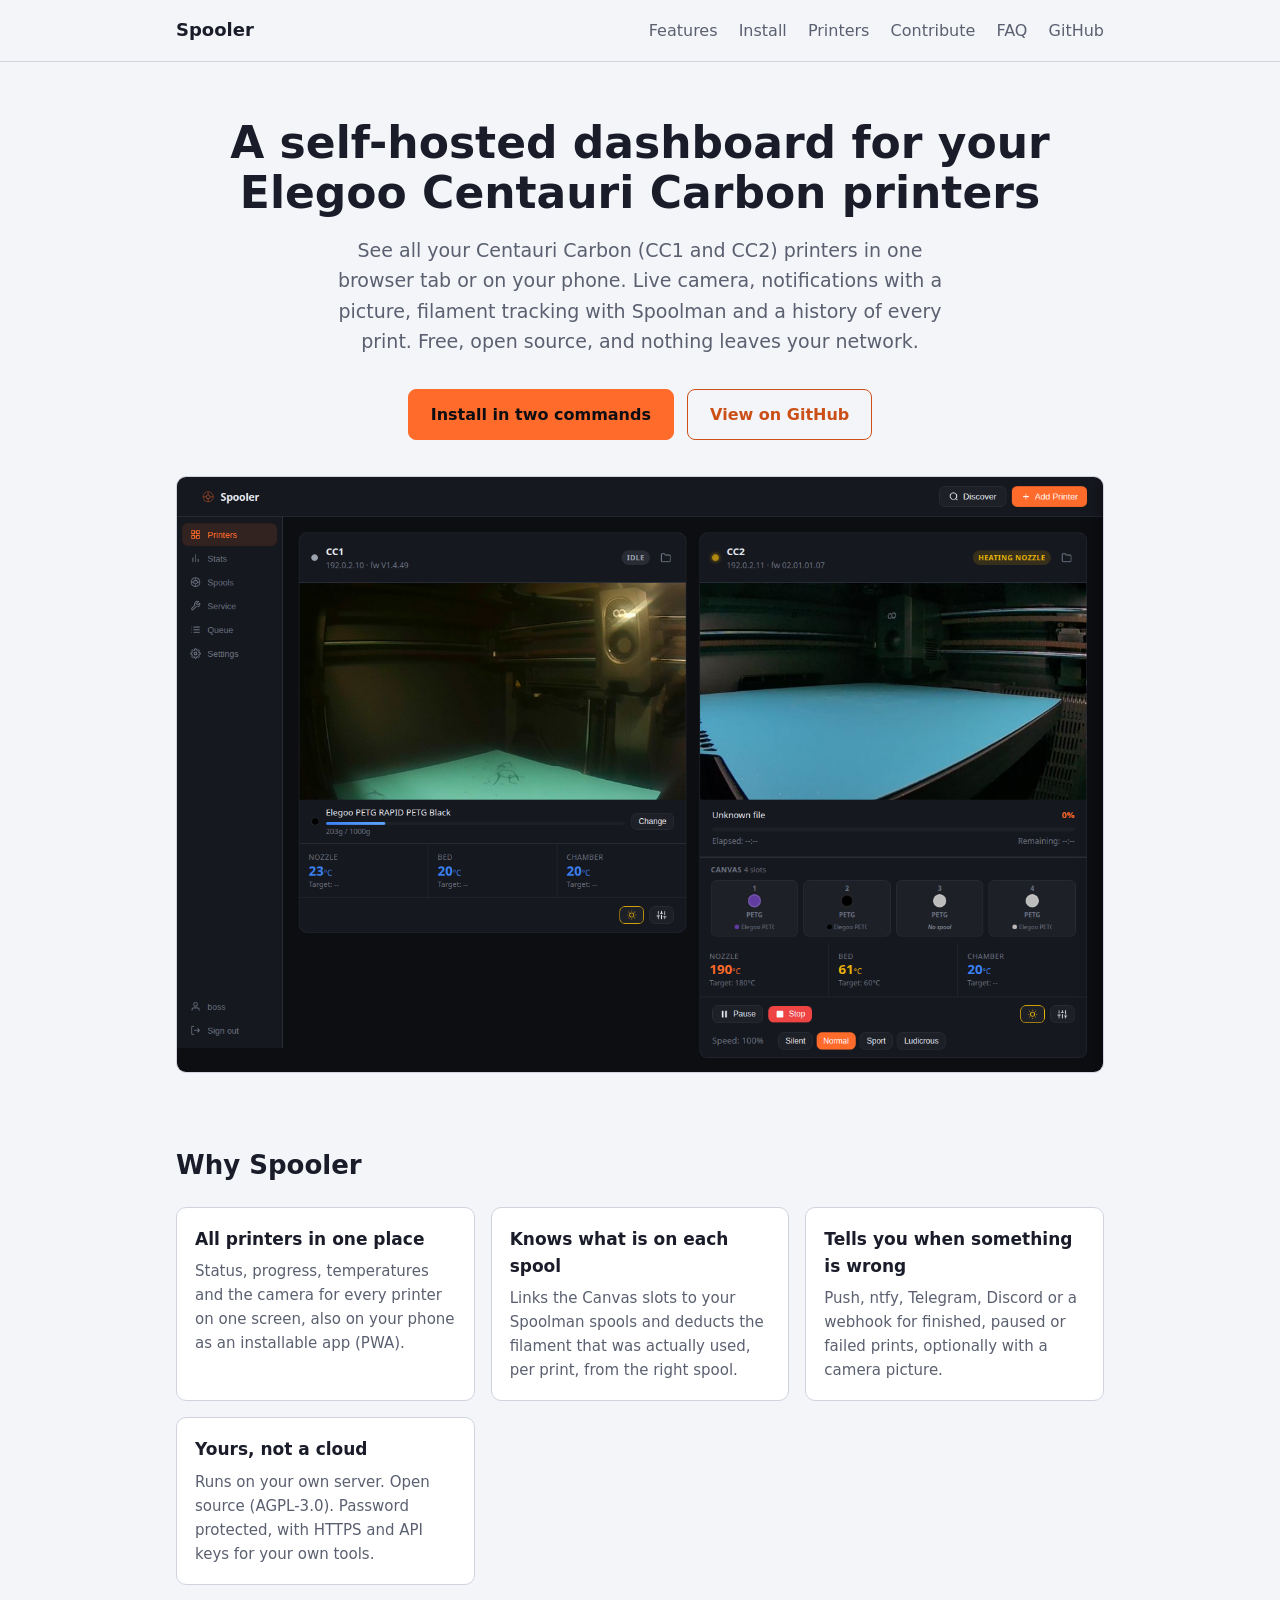
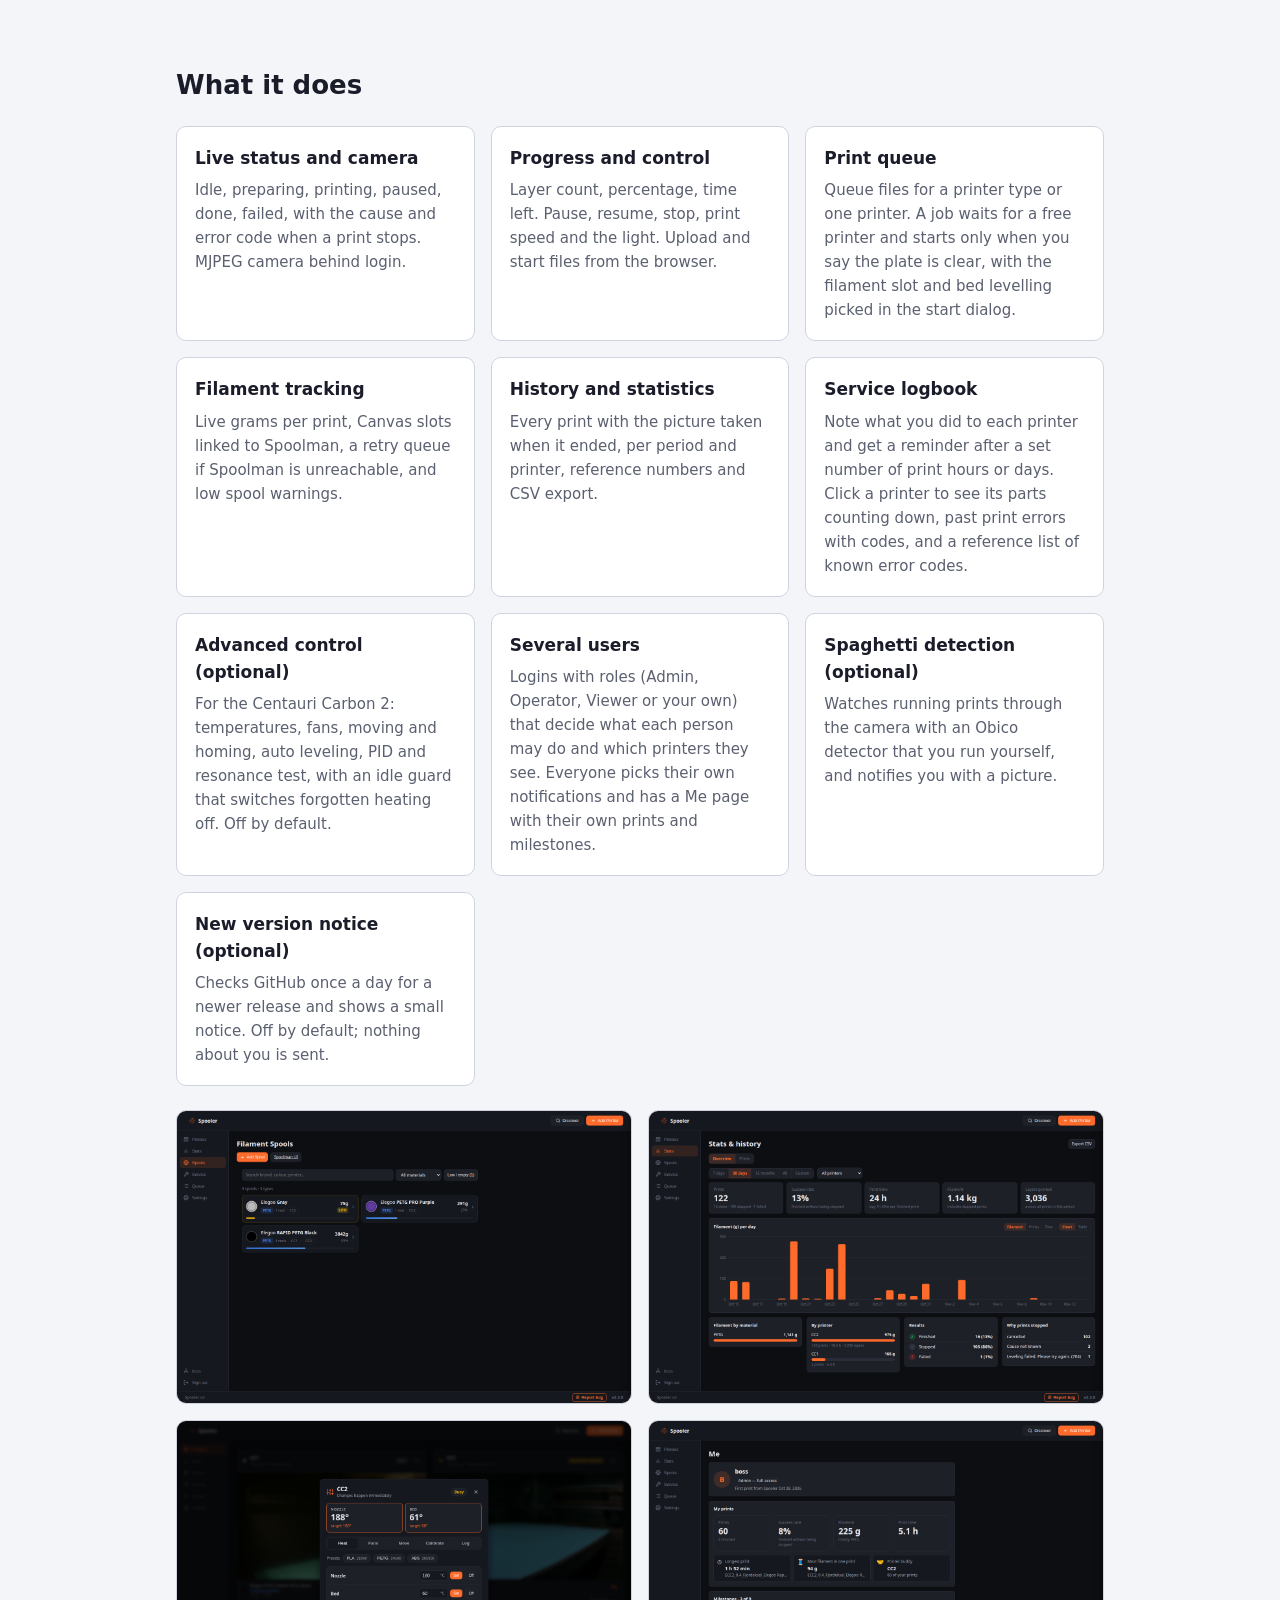
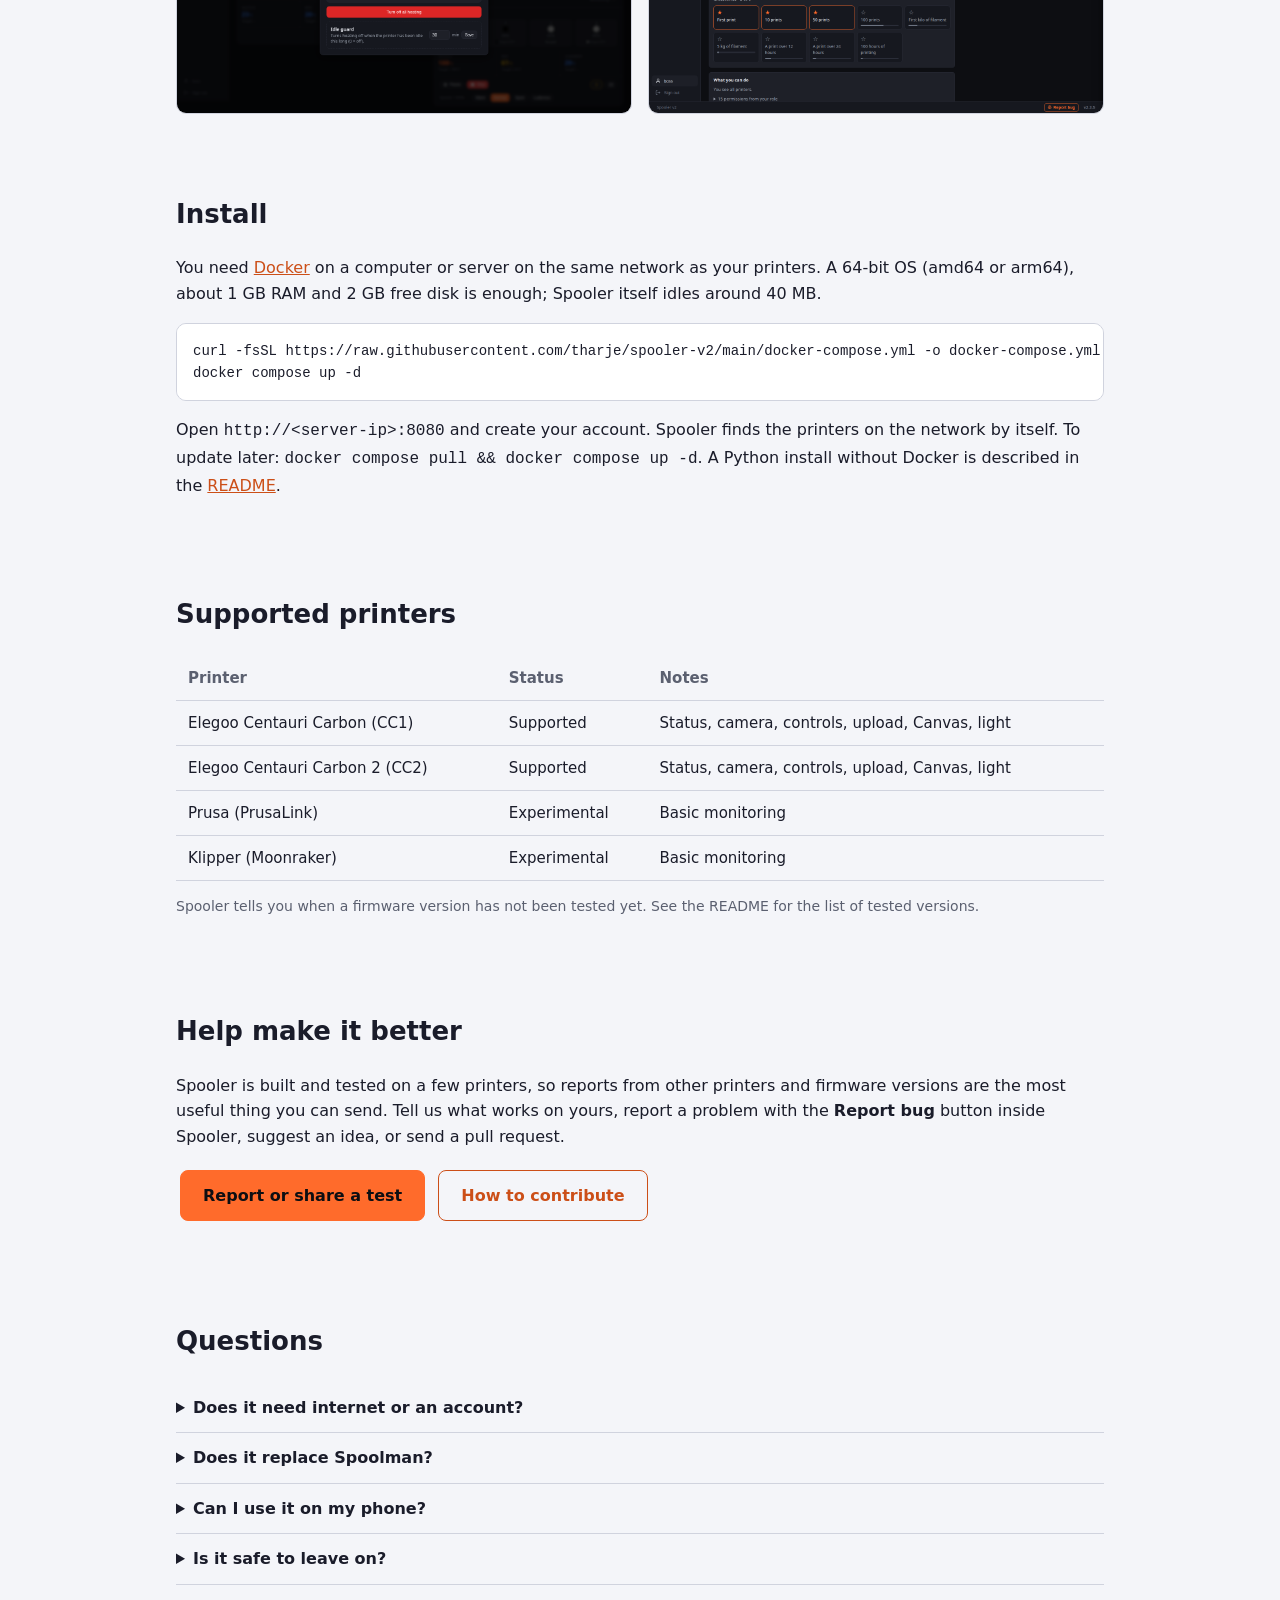
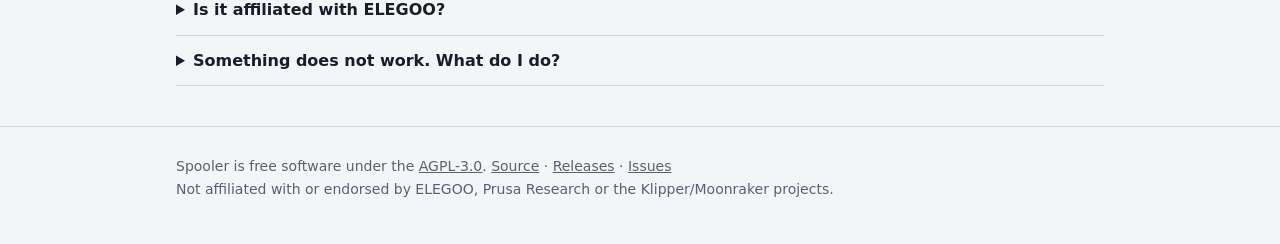
==== commit 81ce590a: "Docs: the print queue and its start dialog, in the README and on the web page" ====
--- a/docs/index.html
+++ b/docs/index.html
@@ -107,6 +107,7 @@
     <div class="grid">
       <div class="card"><h3>Live status and camera</h3><p>Idle, preparing, printing, paused, done, failed, with the cause and error code when a print stops. MJPEG camera behind login.</p></div>
       <div class="card"><h3>Progress and control</h3><p>Layer count, percentage, time left. Pause, resume, stop, print speed and the light. Upload and start files from the browser.</p></div>
+      <div class="card"><h3>Print queue</h3><p>Queue files for a printer type or one printer. A job waits for a free printer and starts only when you say the plate is clear, with the filament slot and bed levelling picked in the start dialog.</p></div>
       <div class="card"><h3>Filament tracking</h3><p>Live grams per print, Canvas slots linked to Spoolman, a retry queue if Spoolman is unreachable, and low spool warnings.</p></div>
       <div class="card"><h3>History and statistics</h3><p>Every print with the picture taken when it ended, per period and printer, reference numbers and CSV export.</p></div>
       <div class="card"><h3>Service logbook</h3><p>Note what you did to each printer and get a reminder after a set number of print hours or days. Click a printer to see its parts counting down, past print errors with codes, and a reference list of known error codes.</p></div>
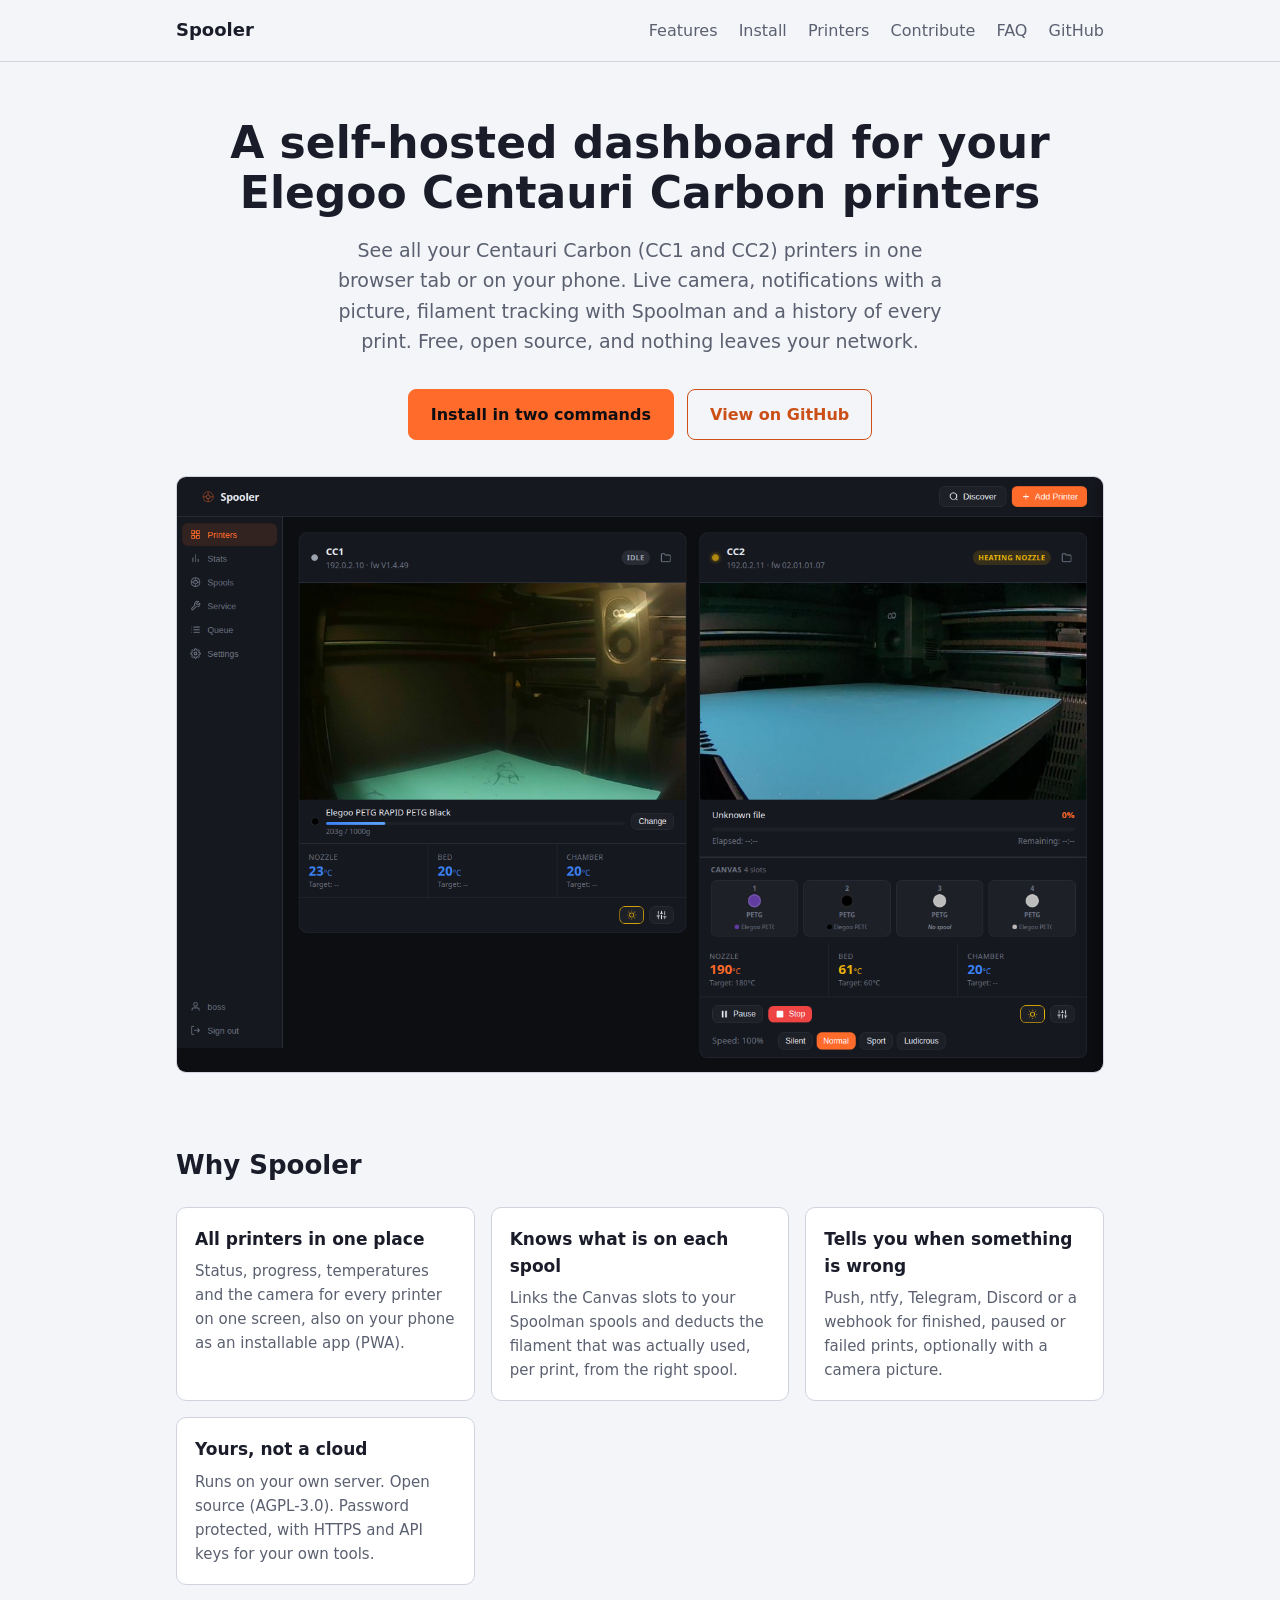
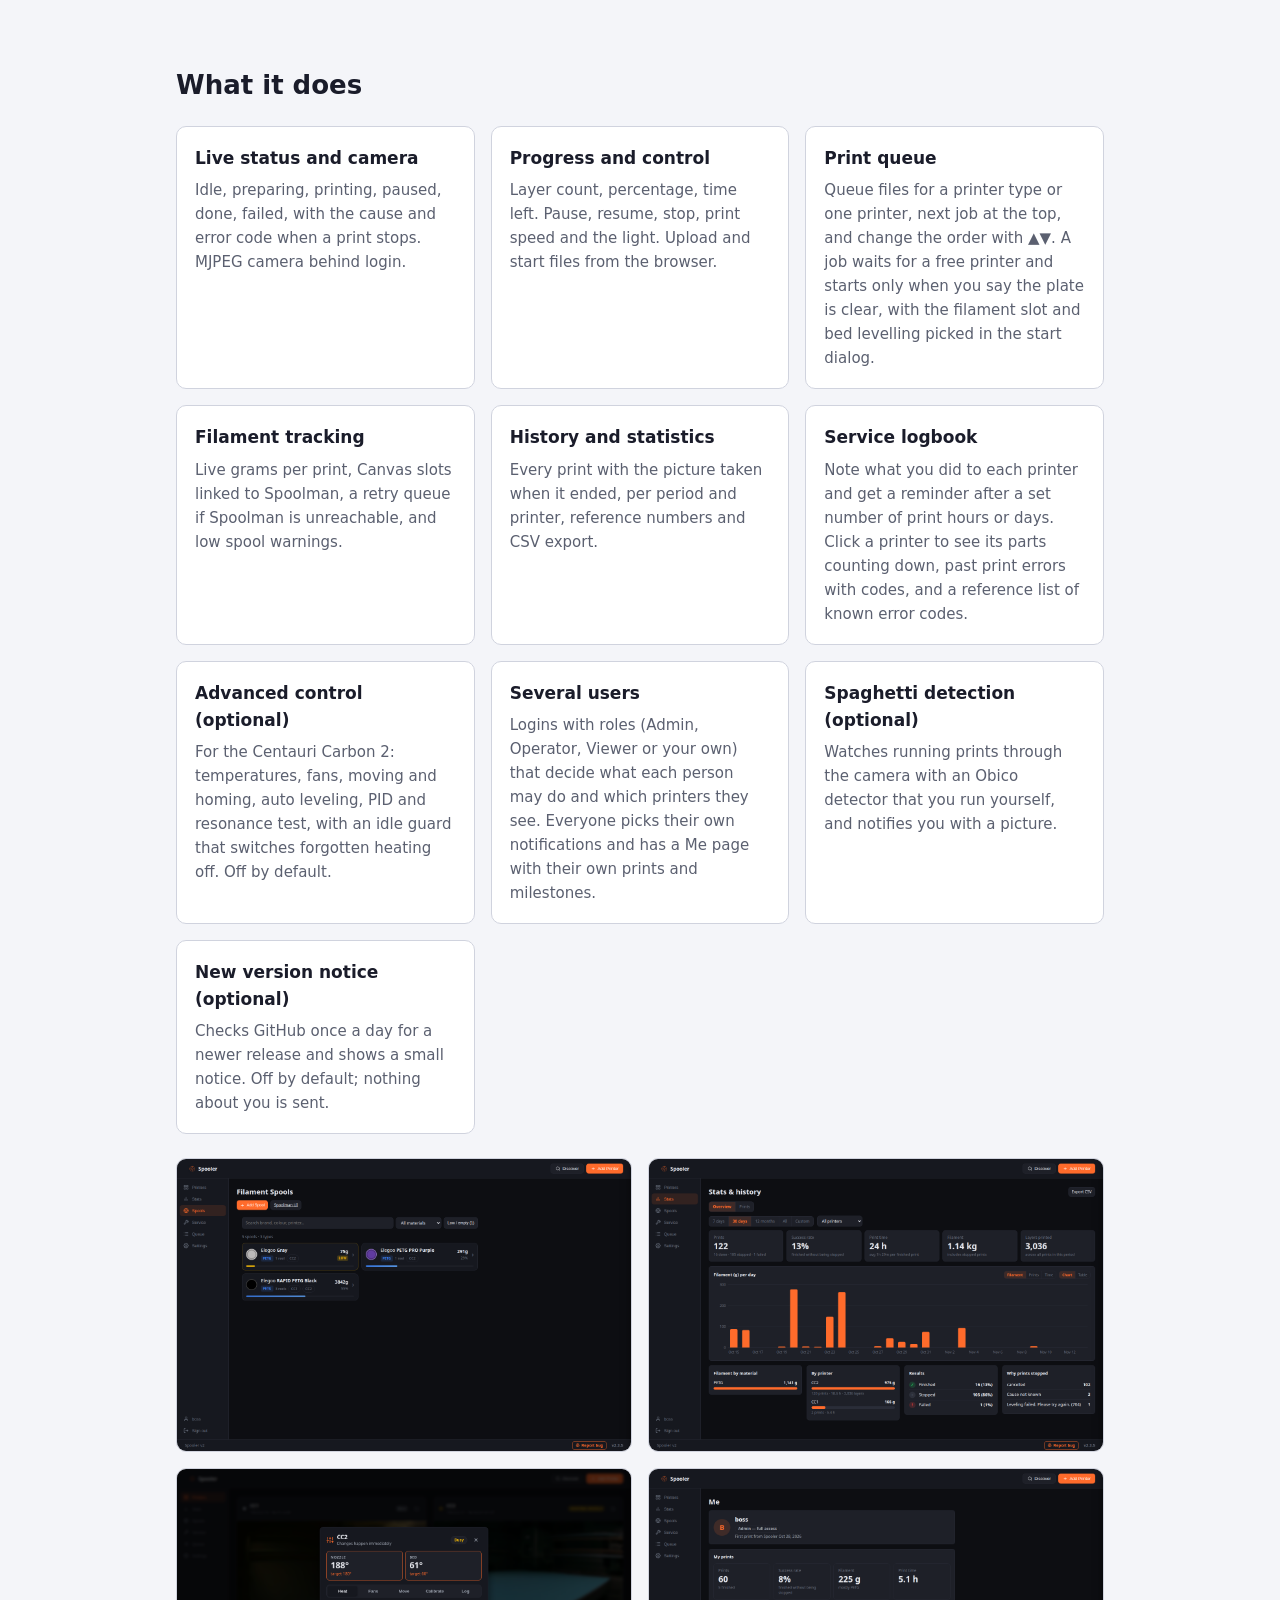
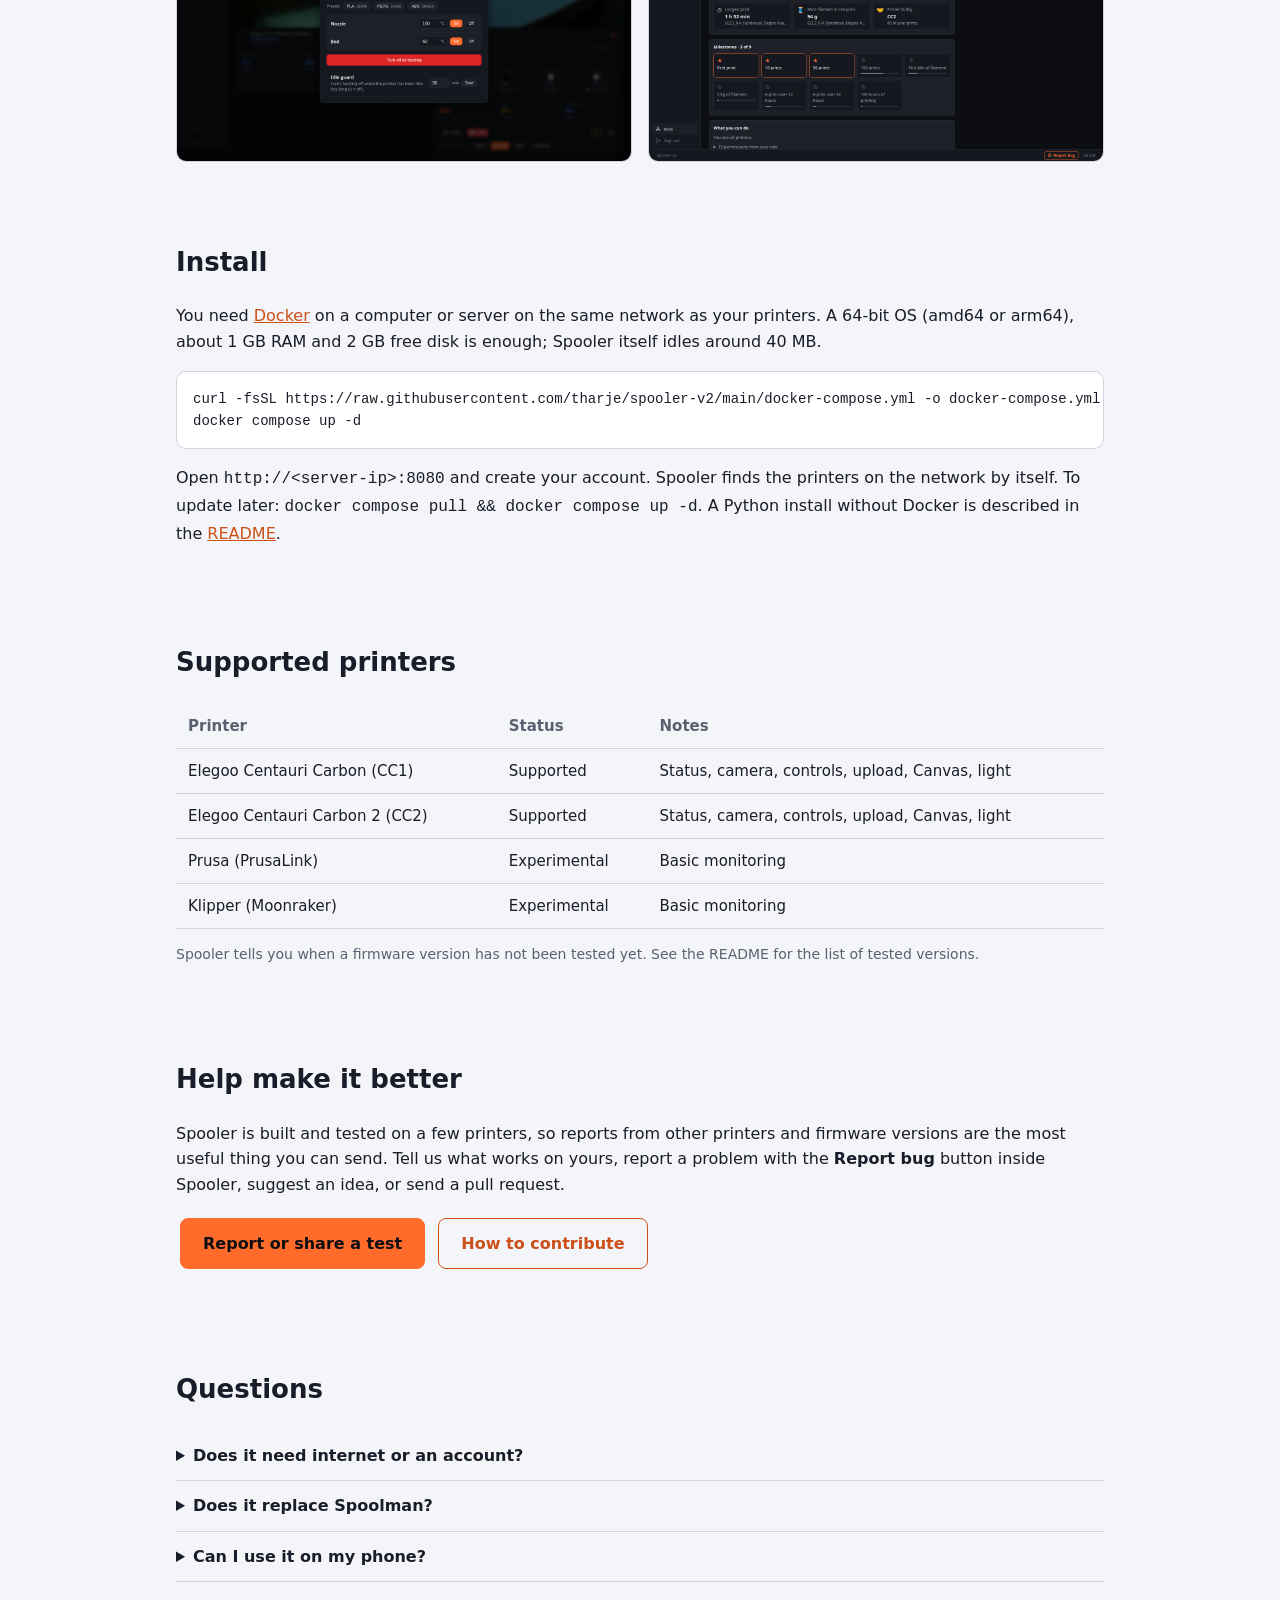
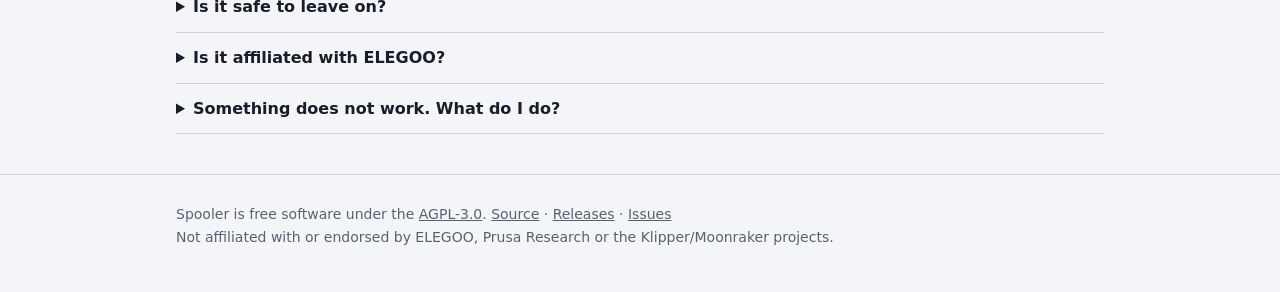
==== commit 4a71b248: "Queue: next job at the top, and move jobs up and down The queue list showed the job that's ready on " ====
--- a/docs/index.html
+++ b/docs/index.html
@@ -107,7 +107,7 @@
     <div class="grid">
       <div class="card"><h3>Live status and camera</h3><p>Idle, preparing, printing, paused, done, failed, with the cause and error code when a print stops. MJPEG camera behind login.</p></div>
       <div class="card"><h3>Progress and control</h3><p>Layer count, percentage, time left. Pause, resume, stop, print speed and the light. Upload and start files from the browser.</p></div>
-      <div class="card"><h3>Print queue</h3><p>Queue files for a printer type or one printer. A job waits for a free printer and starts only when you say the plate is clear, with the filament slot and bed levelling picked in the start dialog.</p></div>
+      <div class="card"><h3>Print queue</h3><p>Queue files for a printer type or one printer, next job at the top, and change the order with ▲▼. A job waits for a free printer and starts only when you say the plate is clear, with the filament slot and bed levelling picked in the start dialog.</p></div>
       <div class="card"><h3>Filament tracking</h3><p>Live grams per print, Canvas slots linked to Spoolman, a retry queue if Spoolman is unreachable, and low spool warnings.</p></div>
       <div class="card"><h3>History and statistics</h3><p>Every print with the picture taken when it ended, per period and printer, reference numbers and CSV export.</p></div>
       <div class="card"><h3>Service logbook</h3><p>Note what you did to each printer and get a reminder after a set number of print hours or days. Click a printer to see its parts counting down, past print errors with codes, and a reference list of known error codes.</p></div>
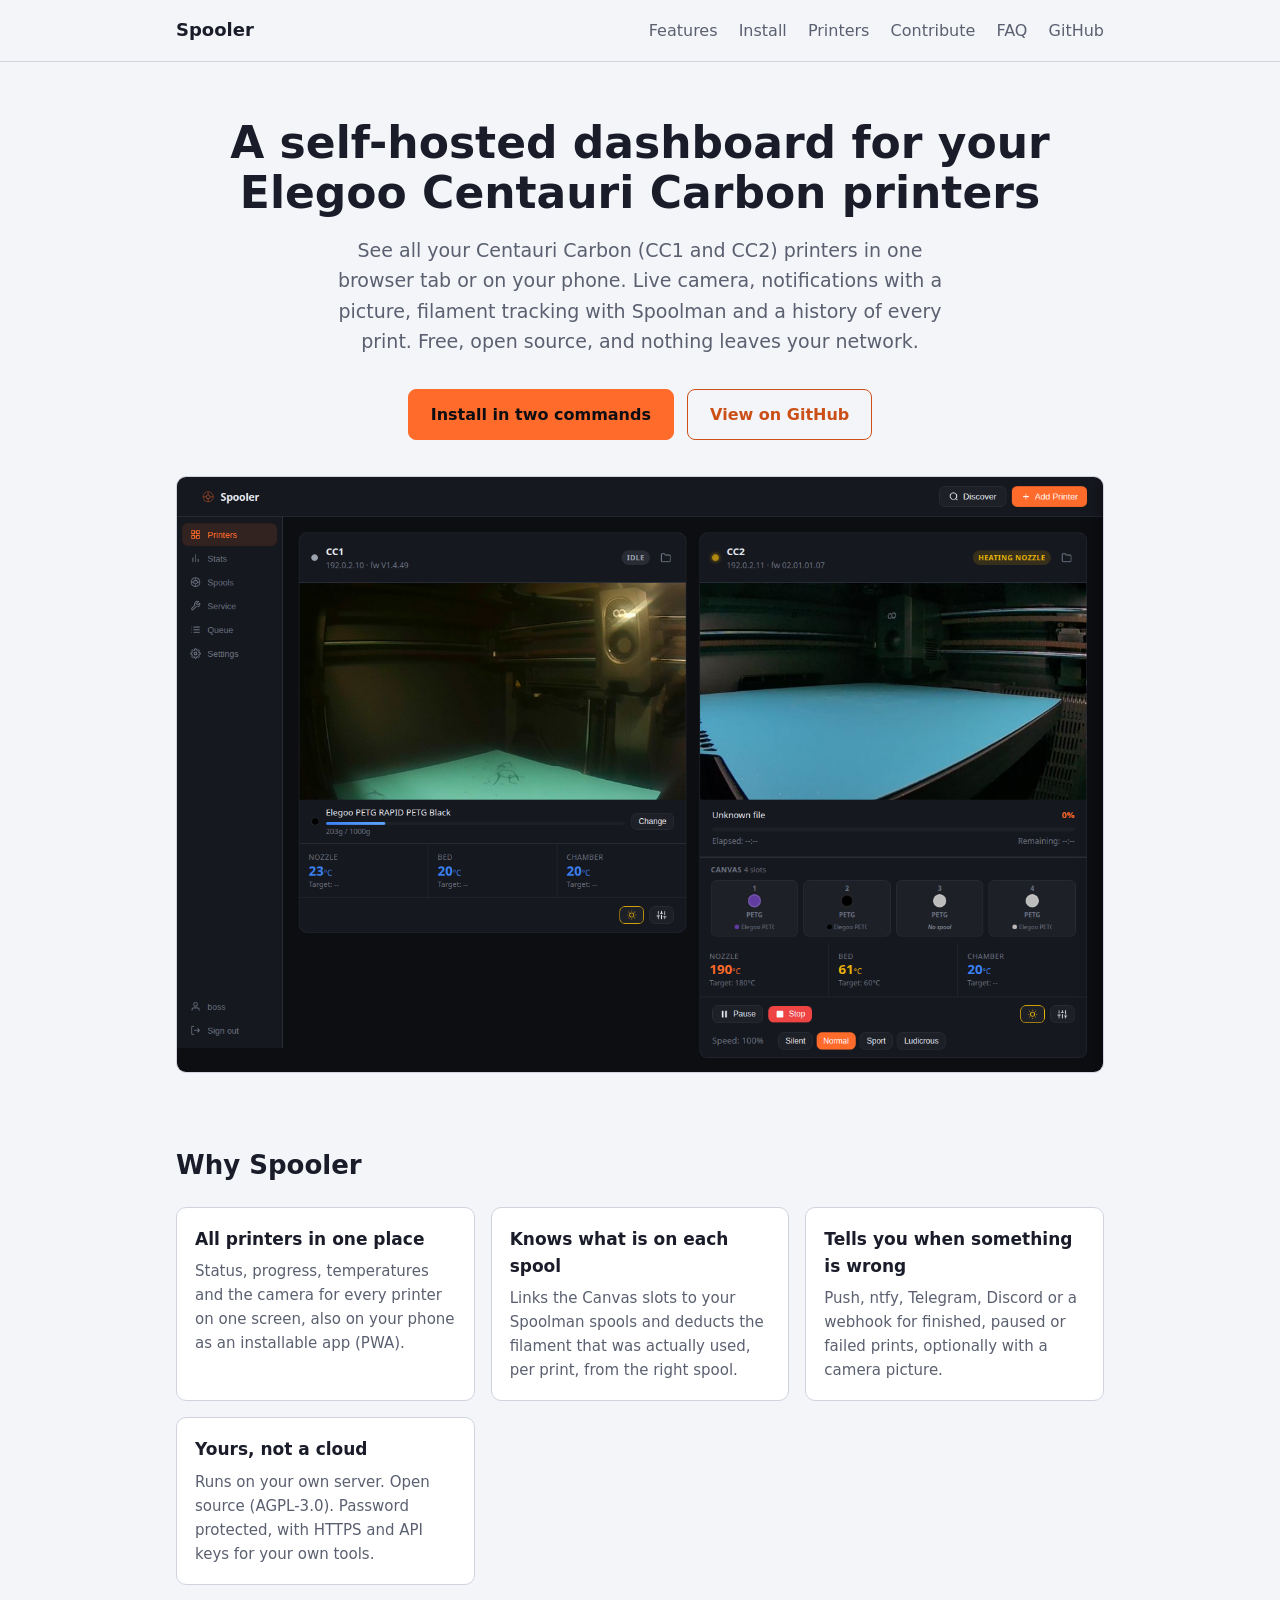
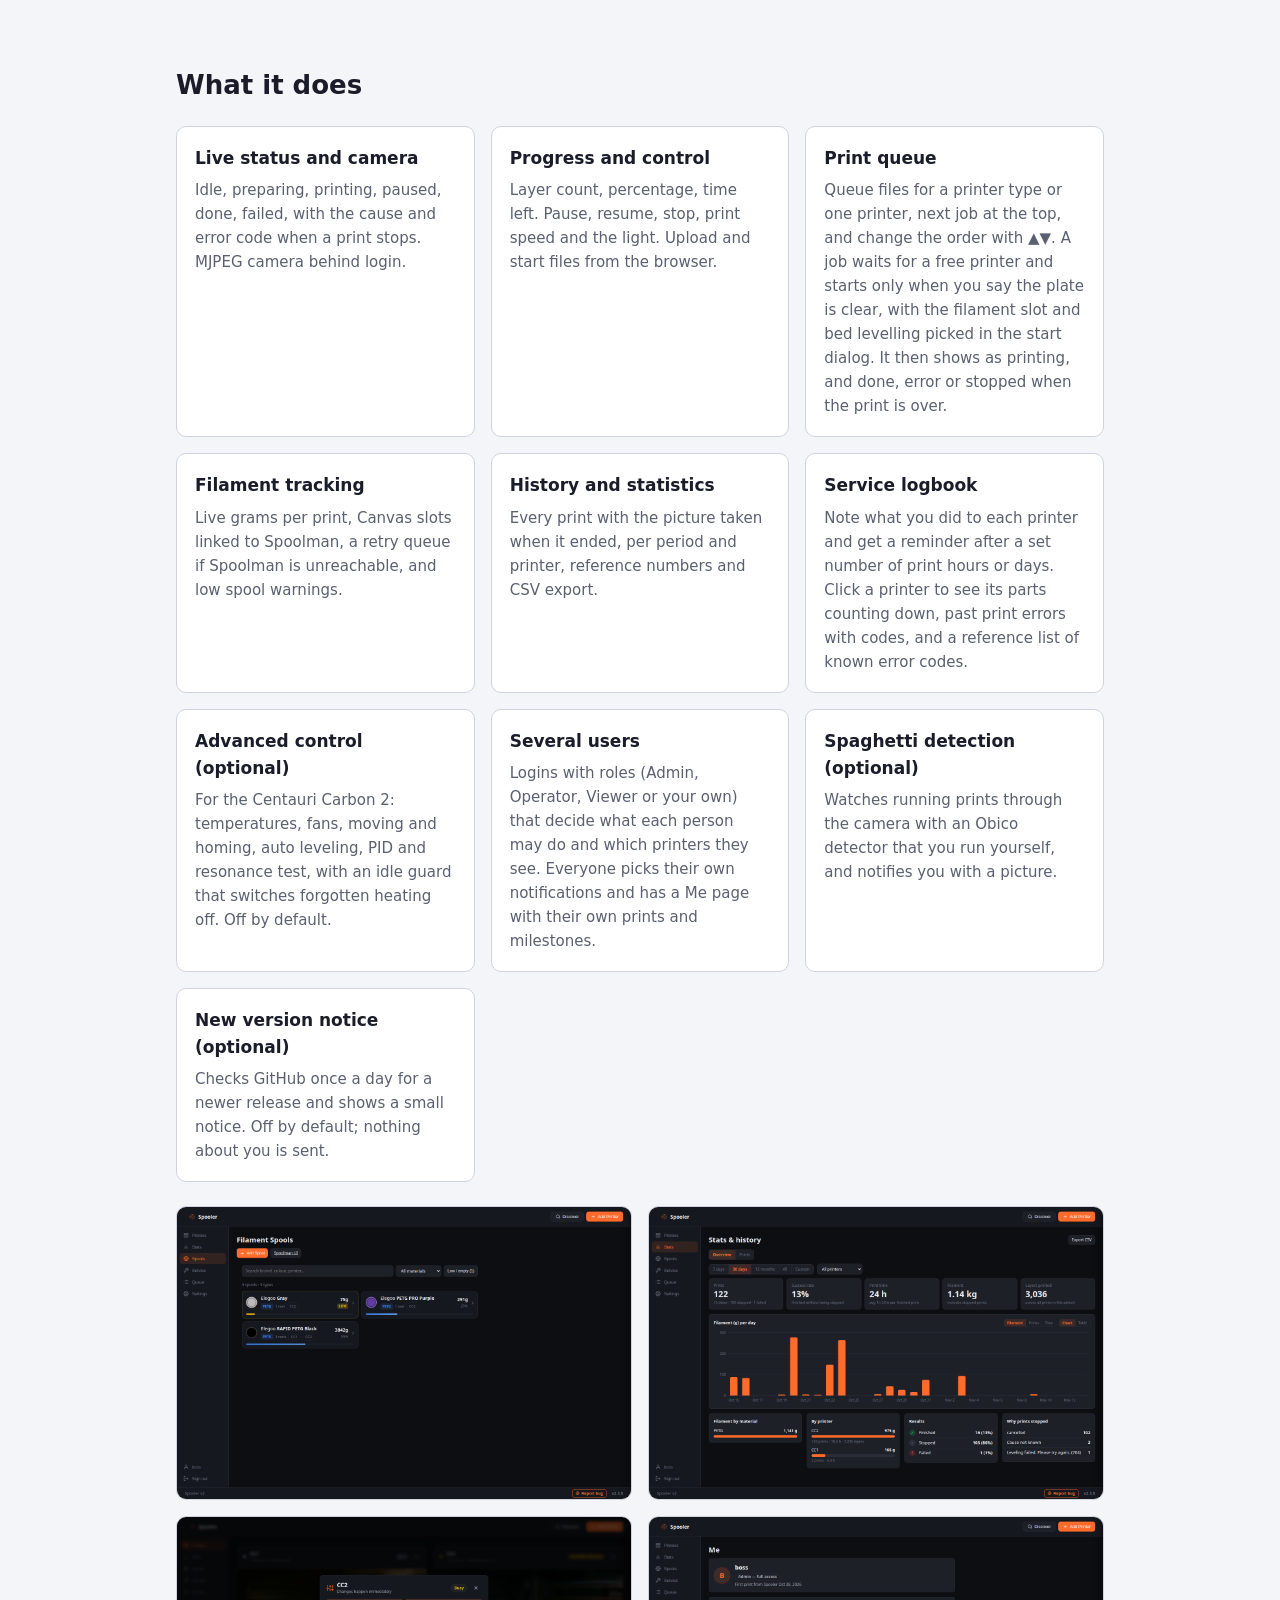
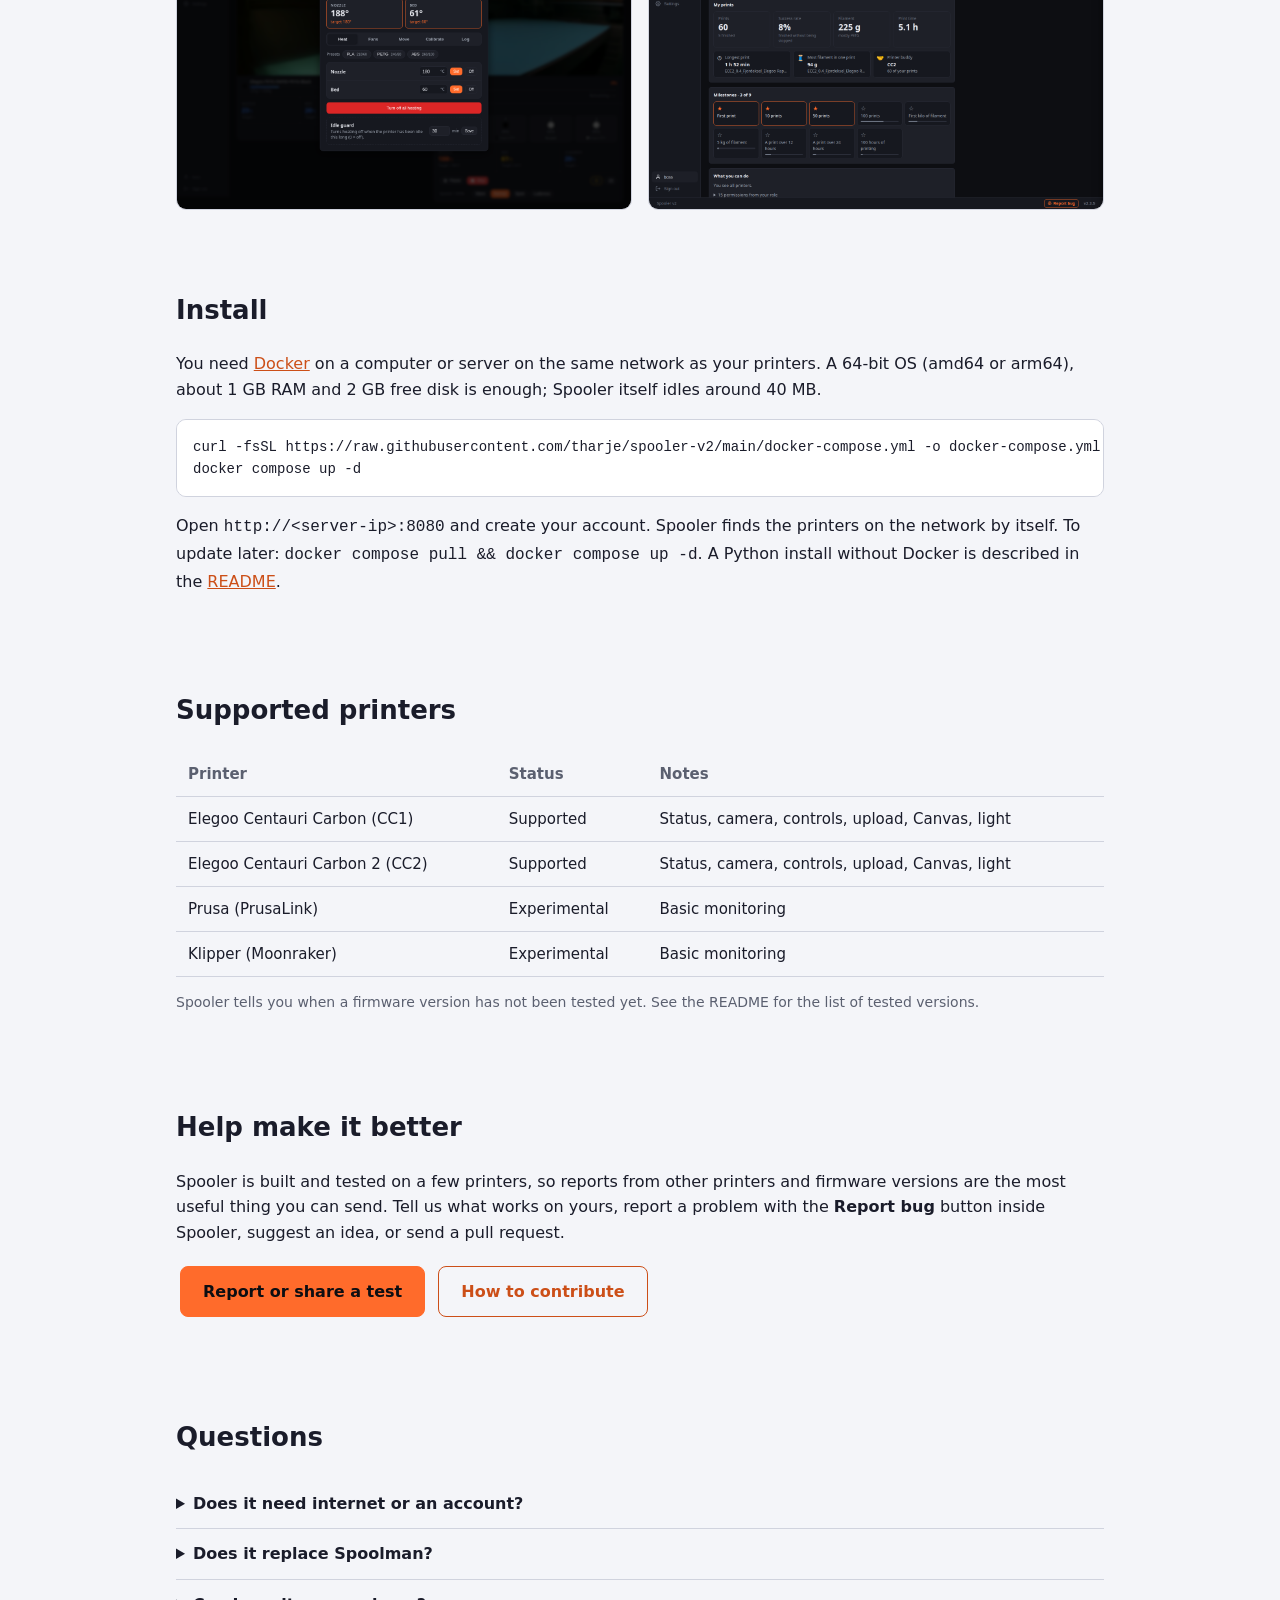
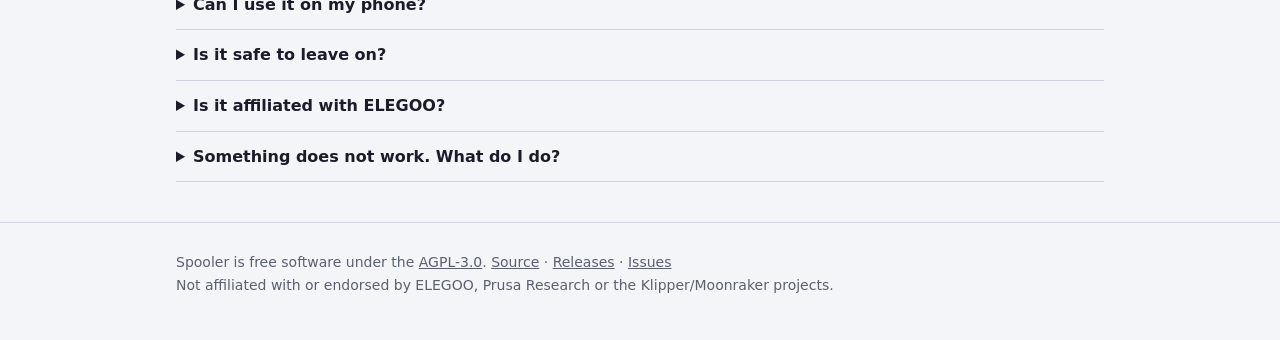
==== commit 3d547168: "Queue: a started job shows Printing until the print is over, then Done, Error or Stopped Starting a " ====
--- a/docs/index.html
+++ b/docs/index.html
@@ -107,7 +107,7 @@
     <div class="grid">
       <div class="card"><h3>Live status and camera</h3><p>Idle, preparing, printing, paused, done, failed, with the cause and error code when a print stops. MJPEG camera behind login.</p></div>
       <div class="card"><h3>Progress and control</h3><p>Layer count, percentage, time left. Pause, resume, stop, print speed and the light. Upload and start files from the browser.</p></div>
-      <div class="card"><h3>Print queue</h3><p>Queue files for a printer type or one printer, next job at the top, and change the order with ▲▼. A job waits for a free printer and starts only when you say the plate is clear, with the filament slot and bed levelling picked in the start dialog.</p></div>
+      <div class="card"><h3>Print queue</h3><p>Queue files for a printer type or one printer, next job at the top, and change the order with ▲▼. A job waits for a free printer and starts only when you say the plate is clear, with the filament slot and bed levelling picked in the start dialog. It then shows as printing, and done, error or stopped when the print is over.</p></div>
       <div class="card"><h3>Filament tracking</h3><p>Live grams per print, Canvas slots linked to Spoolman, a retry queue if Spoolman is unreachable, and low spool warnings.</p></div>
       <div class="card"><h3>History and statistics</h3><p>Every print with the picture taken when it ended, per period and printer, reference numbers and CSV export.</p></div>
       <div class="card"><h3>Service logbook</h3><p>Note what you did to each printer and get a reminder after a set number of print hours or days. Click a printer to see its parts counting down, past print errors with codes, and a reference list of known error codes.</p></div>
